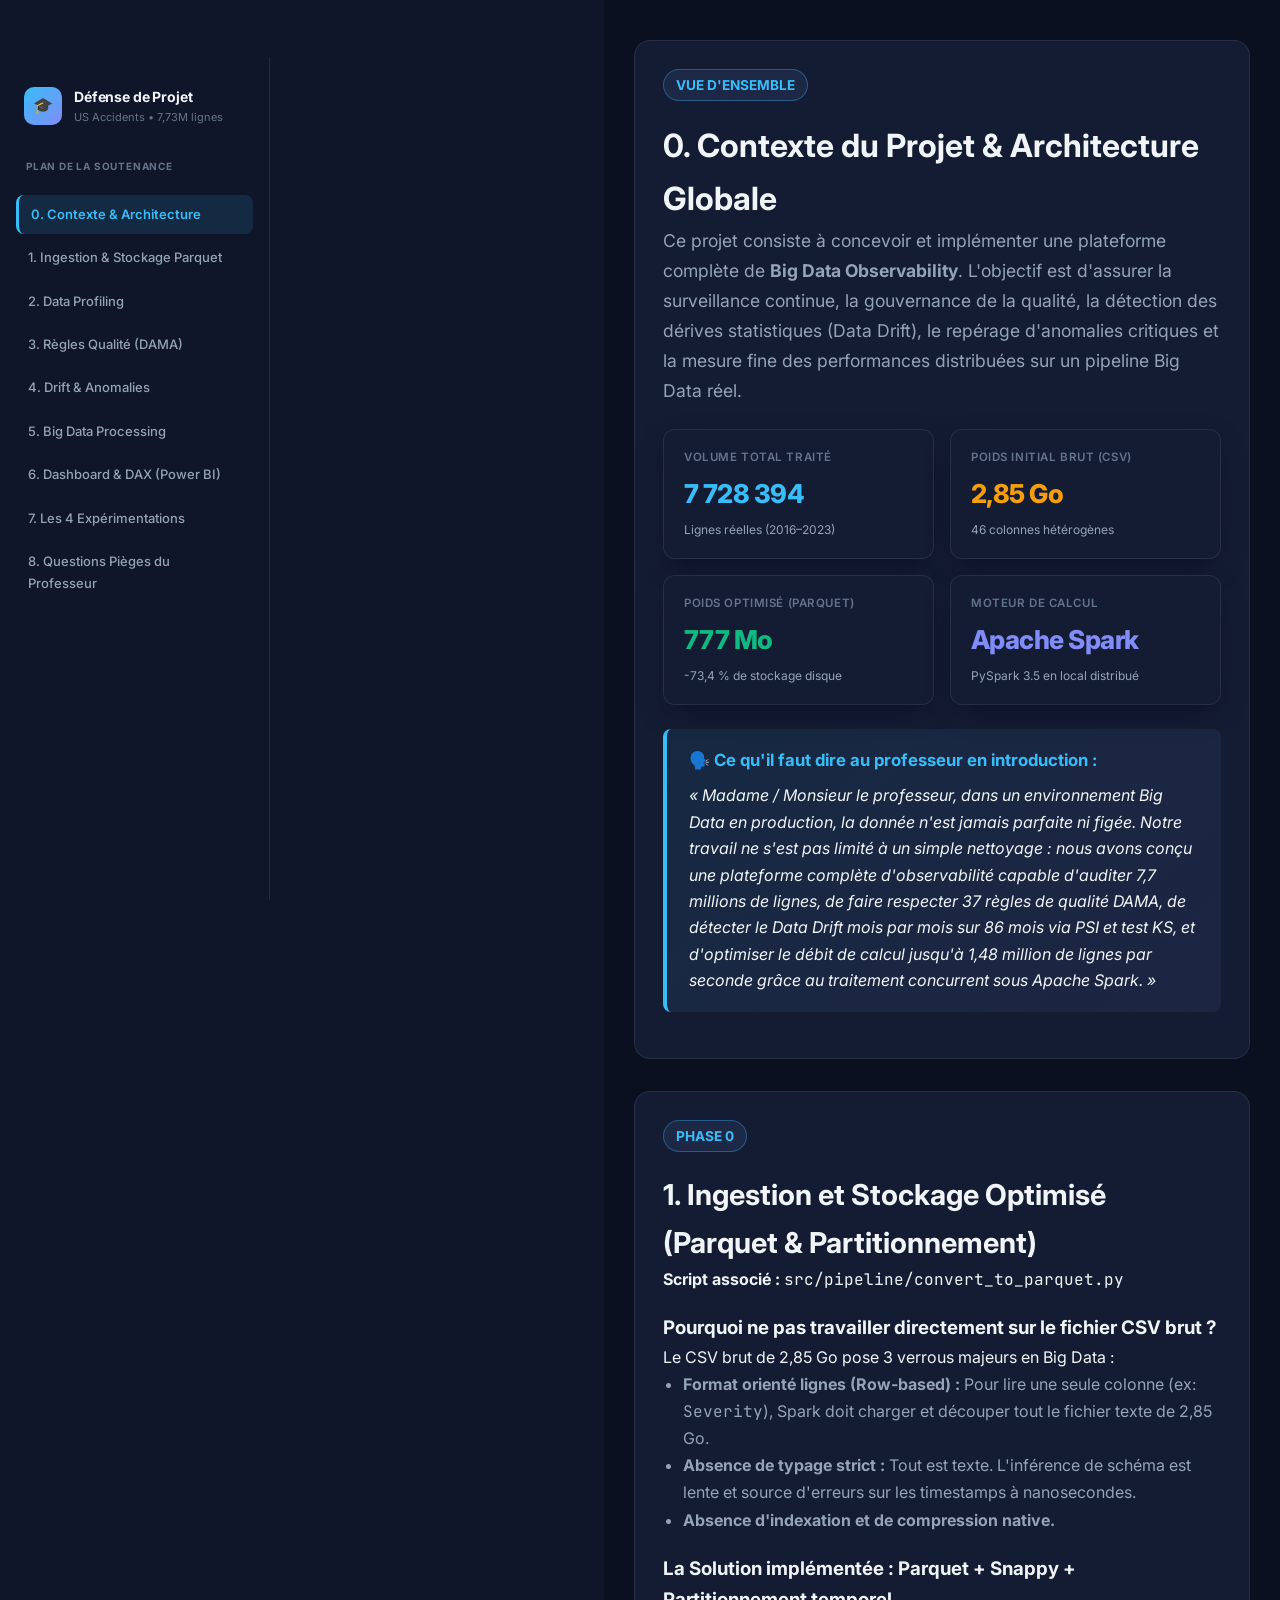
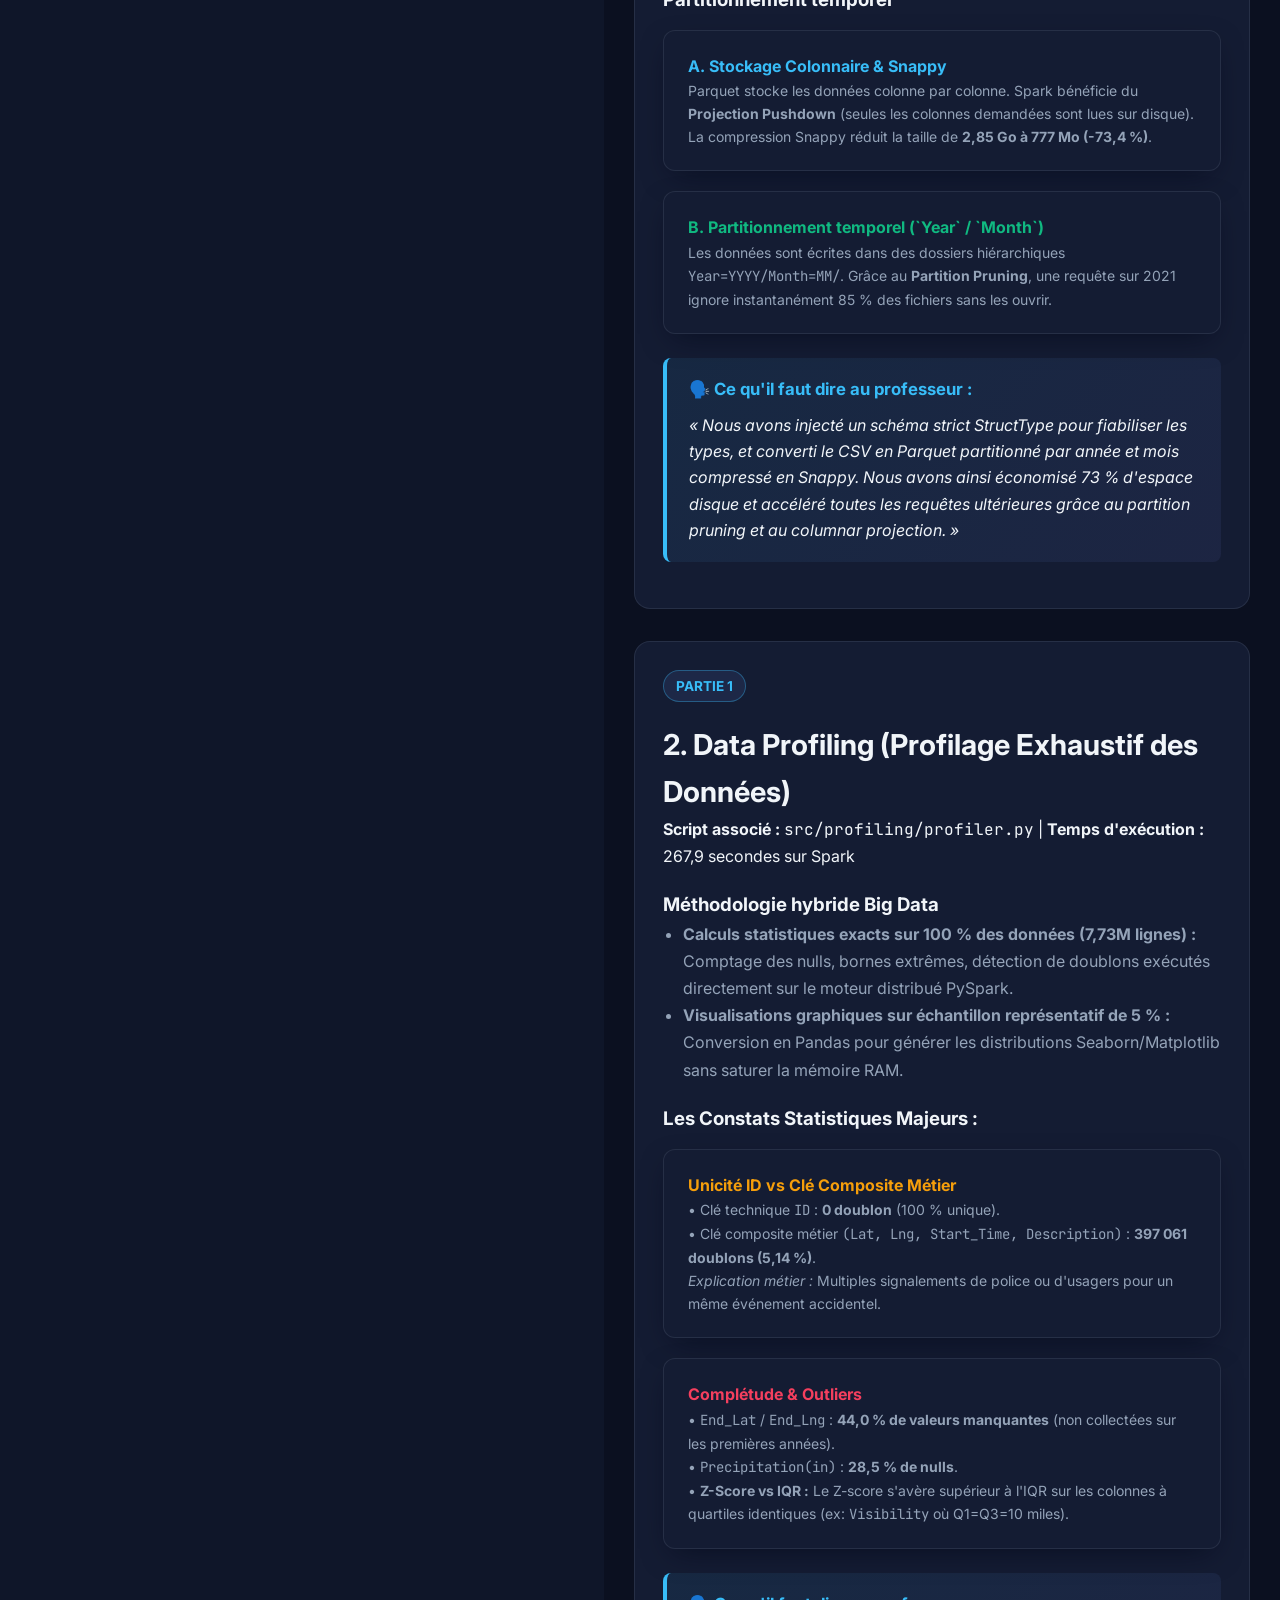
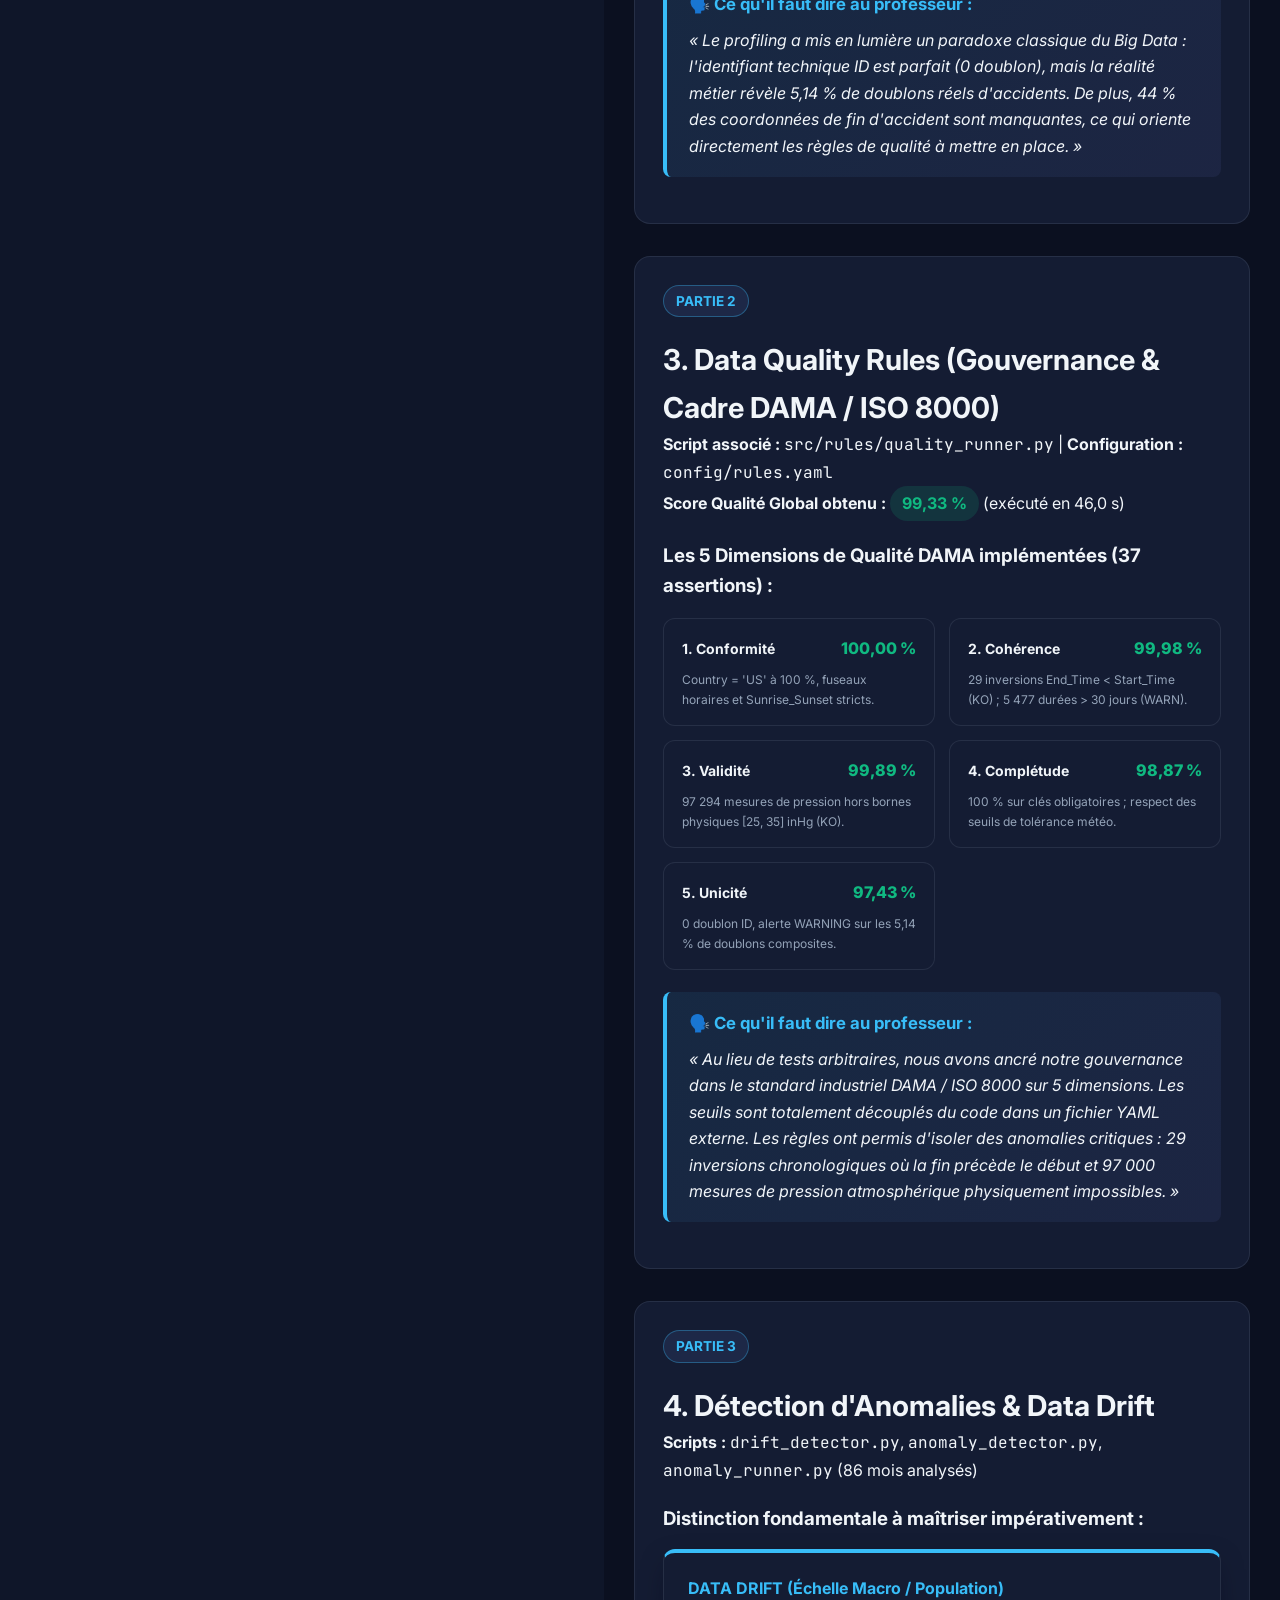
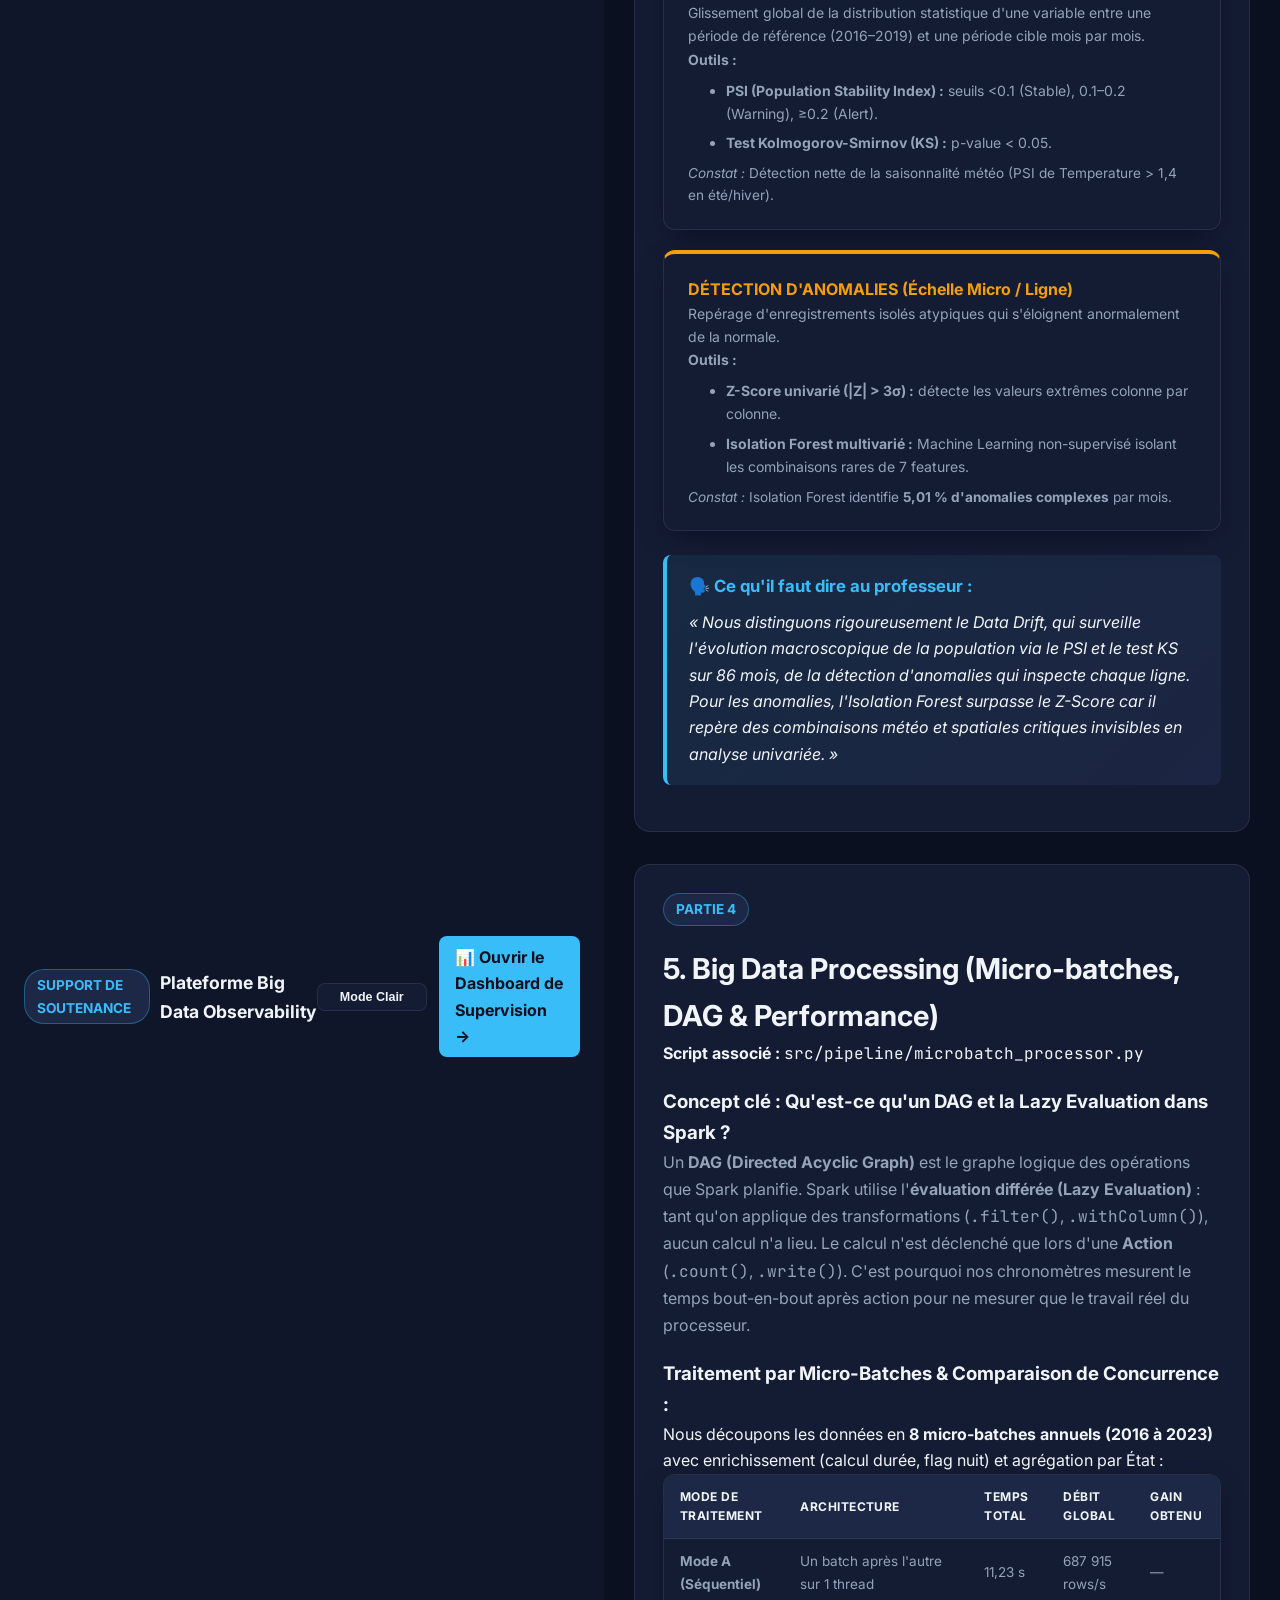
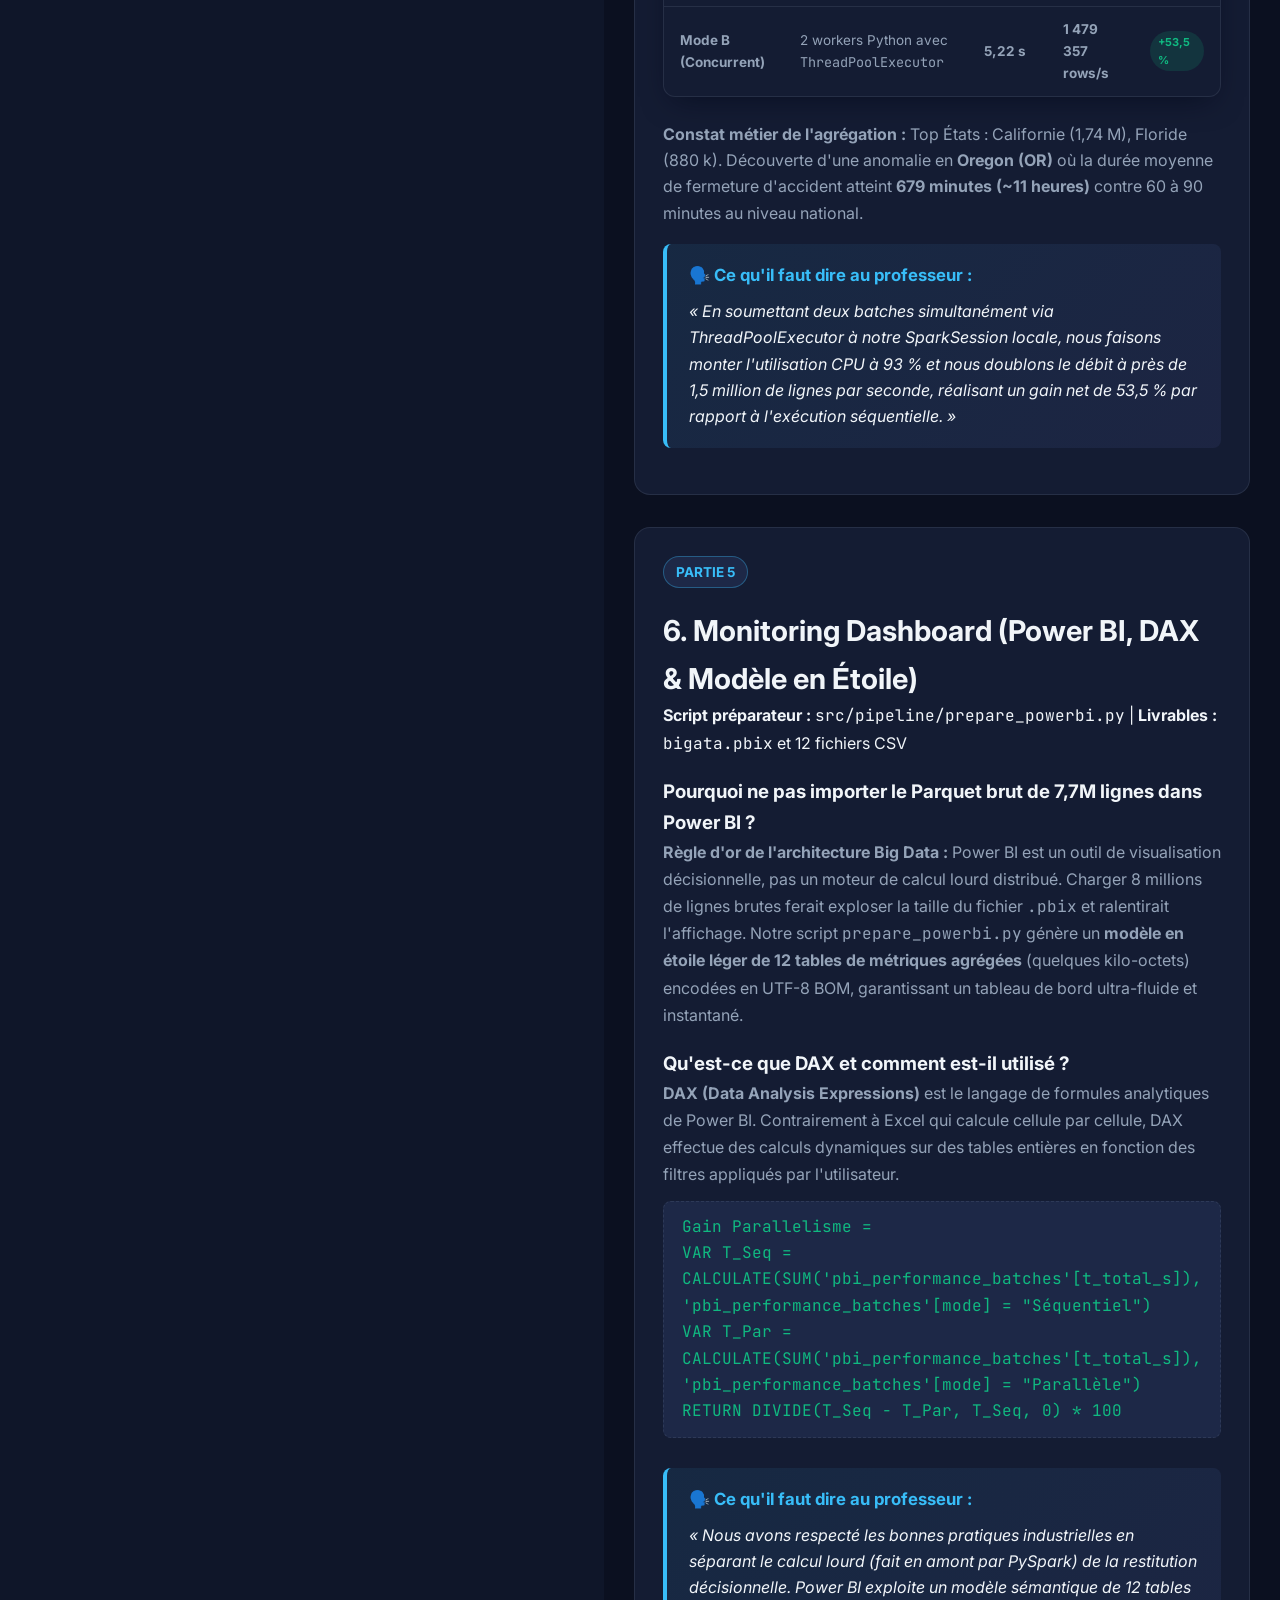
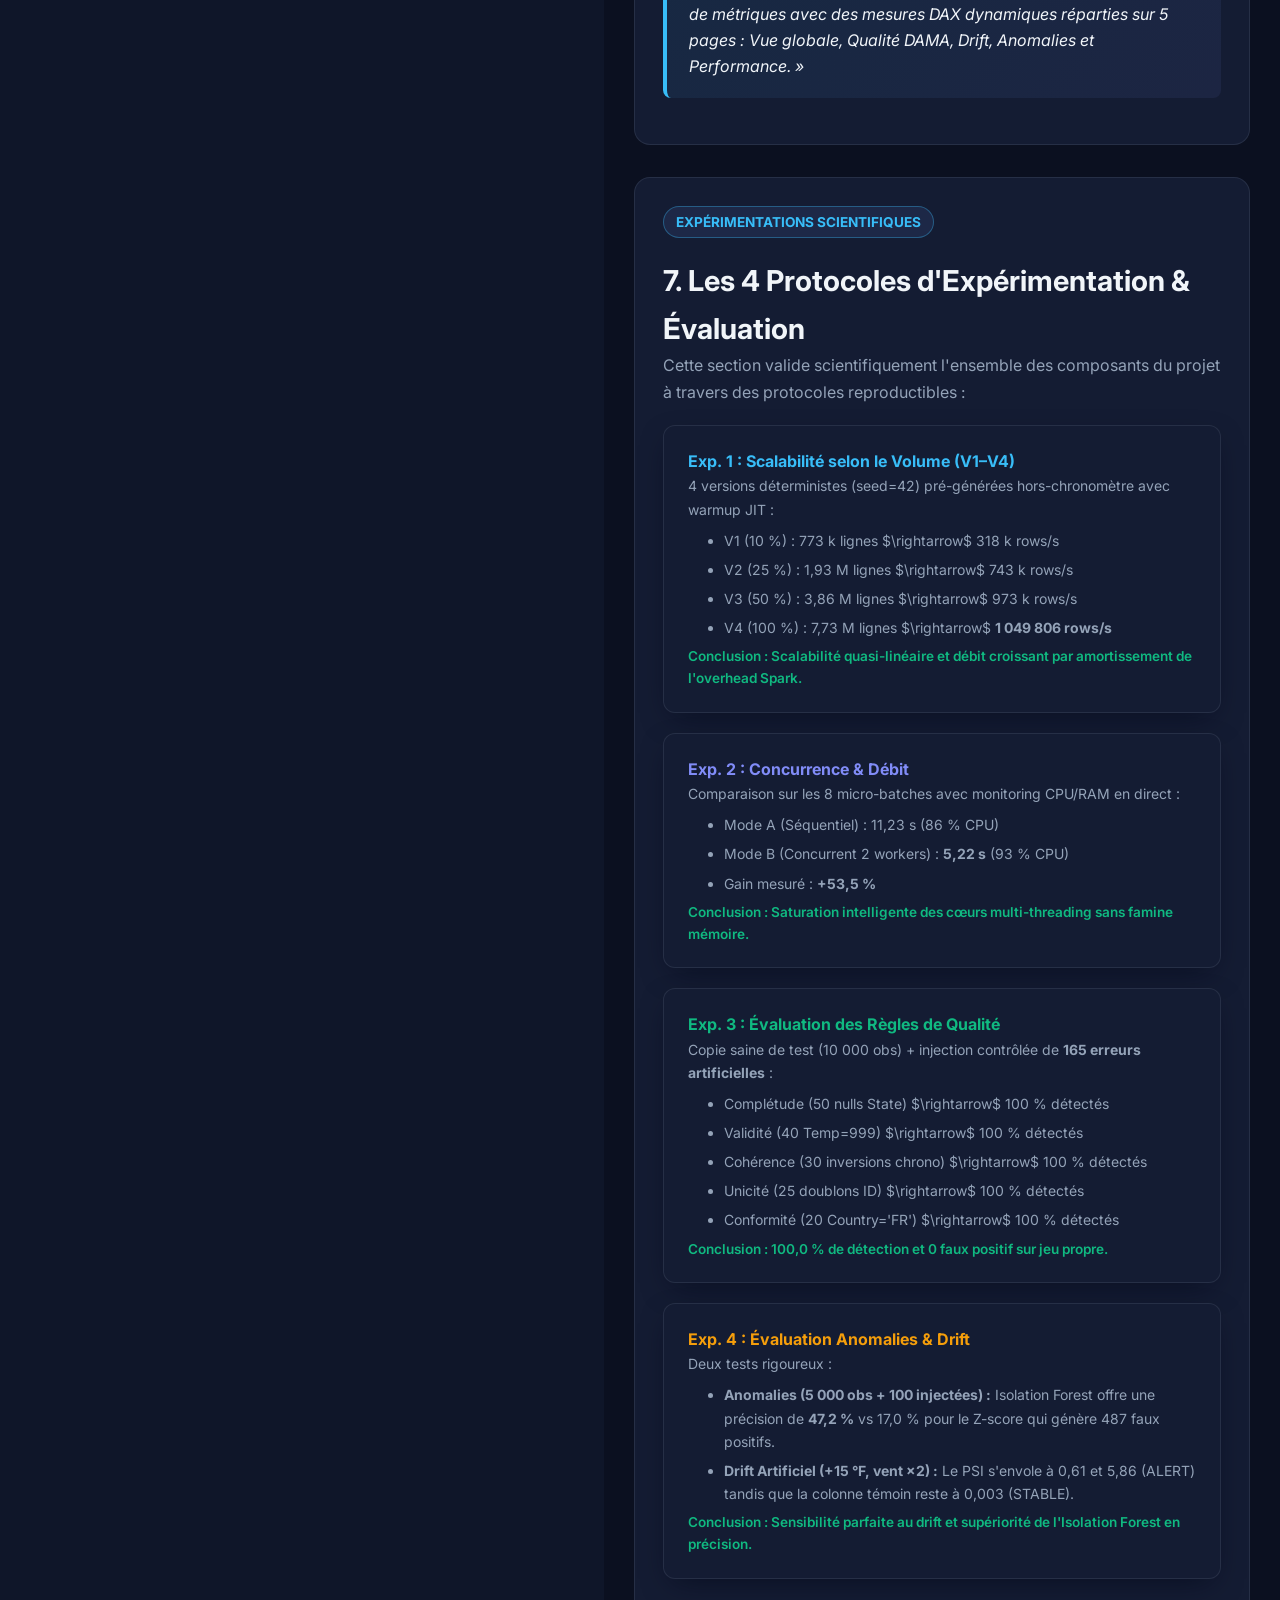
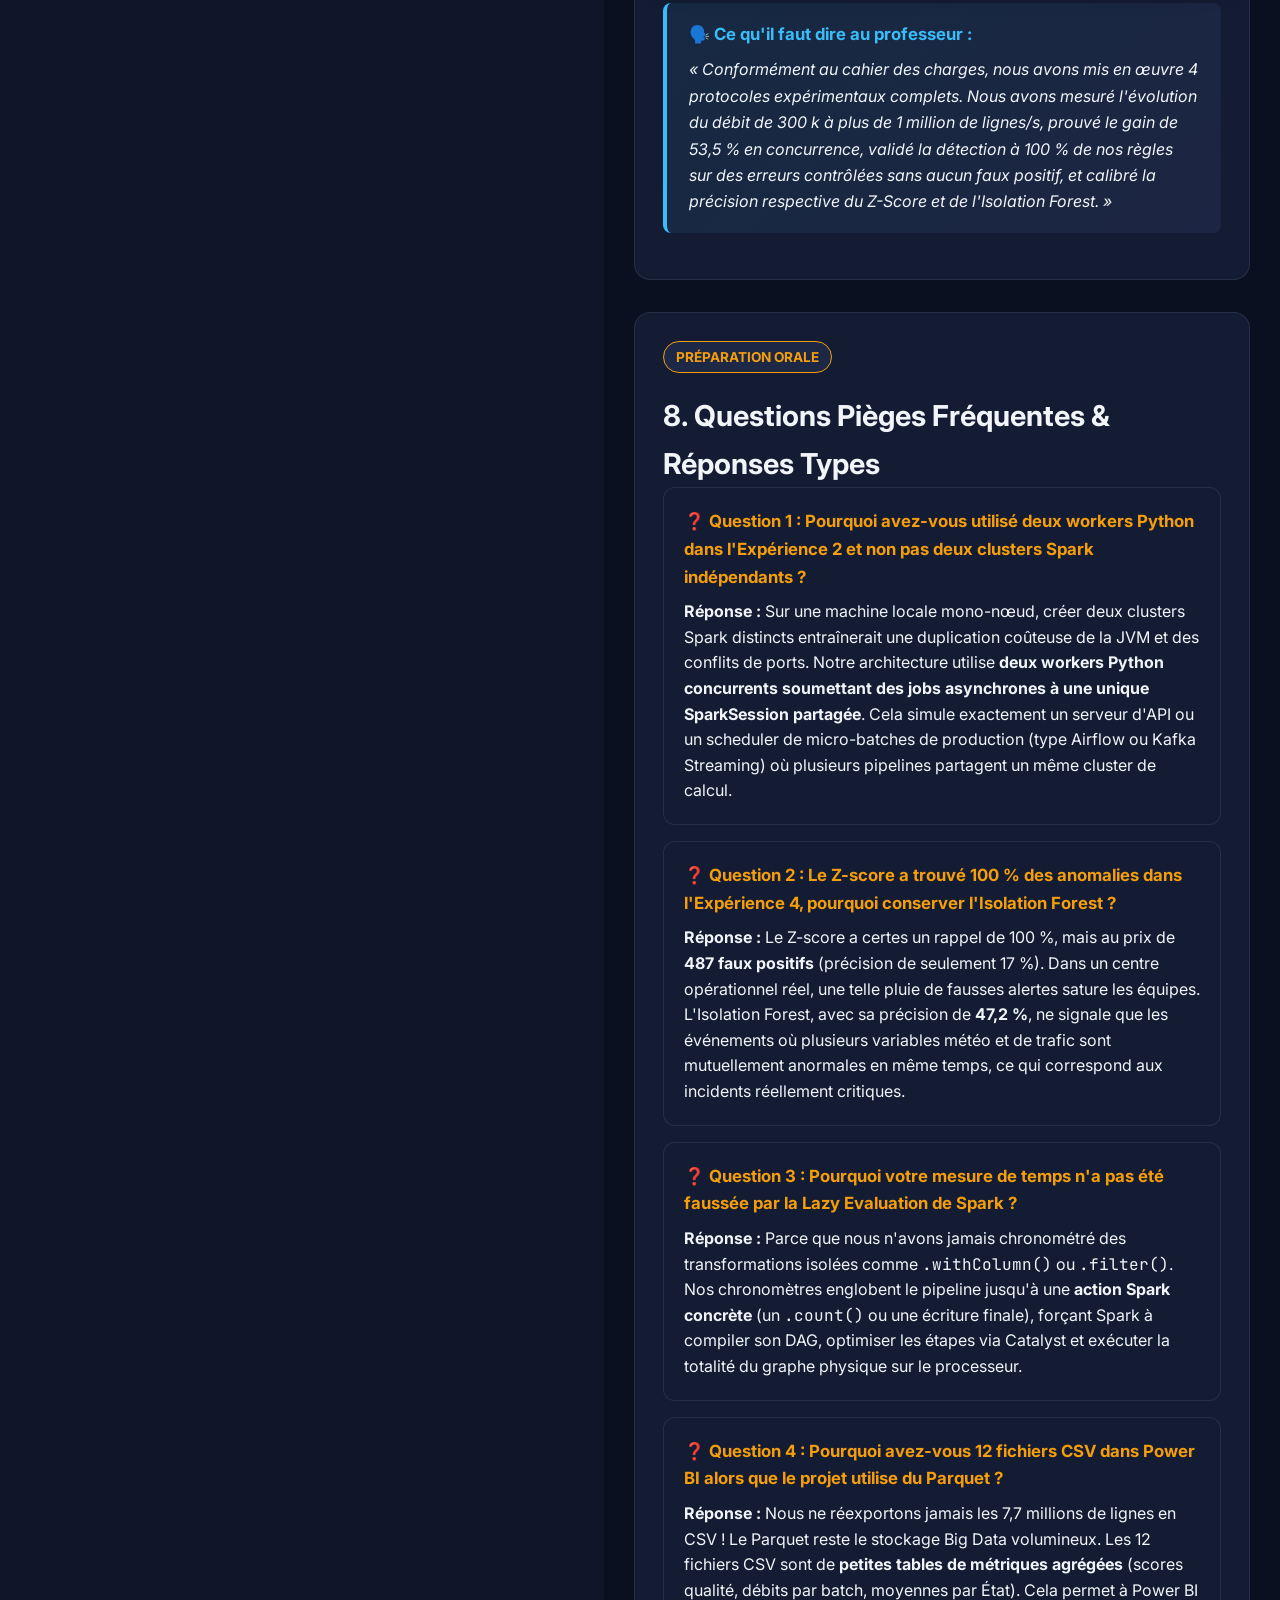
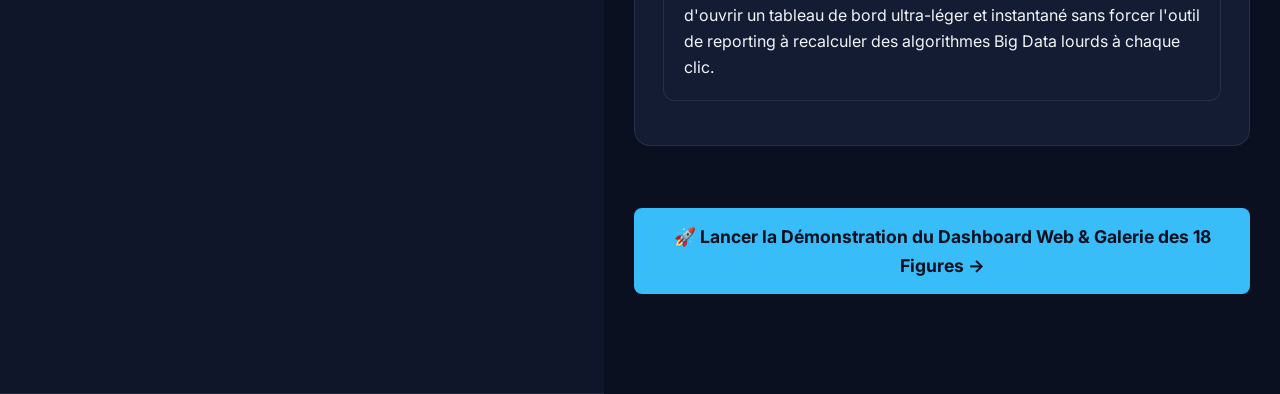
==== dashboard/web/presentation.html @ 2124d2b3 "Ajout de la page web dediee a la soutenance et presentation orale" ====
<!DOCTYPE html>
<html lang="fr" data-theme="dark">
<head>
  <meta charset="UTF-8" />
  <meta name="viewport" content="width=device-width, initial-scale=1.0" />
  <title>Guide de Soutenance & Synthèse Complète — Big Data Observability</title>
  <link rel="preconnect" href="https://fonts.googleapis.com" />
  <link rel="preconnect" href="https://fonts.gstatic.com" crossorigin />
  <link href="https://fonts.googleapis.com/css2?family=Inter:wght@400;500;600;700;800&family=JetBrains+Mono:wght@400;600&display=swap" rel="stylesheet" />
  <link rel="stylesheet" href="styles.css" />
  <style>
    /* Styles spécifiques pour le format présentation / soutenance */
    .oral-box {
      background: linear-gradient(135deg, rgba(56, 189, 248, 0.08) 0%, rgba(129, 140, 248, 0.08) 100%);
      border-left: 4px solid var(--accent-cyan);
      padding: 18px 22px;
      border-radius: var(--radius-sm);
      margin: 18px 0;
    }
    .oral-box h4 {
      color: var(--accent-cyan);
      margin: 0 0 8px 0;
      font-size: 1.05rem;
      display: flex;
      align-items: center;
      gap: 8px;
    }
    .qa-card {
      background: var(--bg-card);
      border: 1px solid var(--border);
      border-radius: var(--radius-md);
      padding: 20px;
      margin-bottom: 16px;
      transition: transform 0.2s, border-color 0.2s;
    }
    .qa-card:hover {
      border-color: var(--accent-cyan);
      transform: translateY(-2px);
    }
    .qa-question {
      font-weight: 700;
      color: var(--accent-amber);
      font-size: 1.05rem;
      margin-bottom: 8px;
    }
    .qa-answer {
      color: var(--text-primary);
      line-height: 1.6;
    }
    .concept-badge {
      display: inline-block;
      padding: 4px 10px;
      border-radius: 20px;
      font-size: 0.75rem;
      font-weight: 700;
      text-transform: uppercase;
      letter-spacing: 0.5px;
      margin-bottom: 10px;
    }
    .step-card {
      position: relative;
      background: var(--bg-card);
      border: 1px solid var(--border);
      border-radius: var(--radius-lg);
      padding: 28px;
      margin-bottom: 32px;
    }
    .step-num-pill {
      display: inline-flex;
      align-items: center;
      gap: 6px;
      padding: 4px 12px;
      border-radius: 20px;
      font-size: 0.85rem;
      font-weight: 700;
      background: var(--bg-elevated);
      color: var(--accent-cyan);
      border: 1px solid var(--border-strong);
      margin-bottom: 14px;
    }
    .formula-banner {
      background: var(--bg-elevated);
      border-radius: var(--radius-sm);
      padding: 12px 18px;
      font-family: 'JetBrains Mono', monospace;
      color: var(--accent-emerald);
      margin: 12px 0;
      border: 1px dashed var(--border);
      display: inline-block;
    }
    .top-action-bar {
      display: flex;
      justify-content: space-between;
      align-items: center;
      padding: 12px 24px;
      background: var(--bg-sidebar);
      border-bottom: 1px solid var(--border);
      position: sticky;
      top: 0;
      z-index: 50;
    }
    .btn-link-dash {
      display: inline-flex;
      align-items: center;
      gap: 8px;
      background: var(--accent-cyan);
      color: #0b1020;
      font-weight: 700;
      padding: 8px 16px;
      border-radius: var(--radius-sm);
      text-decoration: none;
      transition: opacity 0.2s;
    }
    .btn-link-dash:hover {
      opacity: 0.9;
    }
  </style>
</head>
<body>

  <!-- ═══ TOP ACTION BAR ═══════════════════════════════════════════════════ -->
  <div class="top-action-bar">
    <div style="font-weight:700; font-size:1.1rem; display:flex; align-items:center; gap:10px;">
      <span class="step-num-pill" style="margin:0;">SUPPORT DE SOUTENANCE</span>
      <span>Plateforme Big Data Observability</span>
    </div>
    <div style="display:flex; gap:12px; align-items:center;">
      <button class="btn-theme" id="btn-theme" style="margin:0; padding:6px 14px;">Mode Clair</button>
      <a href="index.html" class="btn-link-dash">📊 Ouvrir le Dashboard de Supervision →</a>
    </div>
  </div>

  <div style="display:flex;">
    <!-- ═══ SIDEBAR NAVIGATION ═════════════════════════════════════════════ -->
    <aside class="sidebar" style="top:57px; height:calc(100vh - 57px);">
      <div class="brand">
        <div class="brand-icon">🎓</div>
        <div>
          <div class="brand-title">Défense de Projet</div>
          <div class="brand-sub">US Accidents • 7,73M lignes</div>
        </div>
      </div>

      <div class="nav-group-label">Plan de la Soutenance</div>
      <nav class="nav-links">
        <a class="nav-link active" href="#intro">0. Contexte & Architecture</a>
        <a class="nav-link" href="#phase0">1. Ingestion & Stockage Parquet</a>
        <a class="nav-link" href="#part1">2. Data Profiling</a>
        <a class="nav-link" href="#part2">3. Règles Qualité (DAMA)</a>
        <a class="nav-link" href="#part3">4. Drift & Anomalies</a>
        <a class="nav-link" href="#part4">5. Big Data Processing</a>
        <a class="nav-link" href="#part5">6. Dashboard & DAX (Power BI)</a>
        <a class="nav-link" href="#exp">7. Les 4 Expérimentations</a>
        <a class="nav-link" href="#faq">8. Questions Pièges du Professeur</a>
      </nav>
    </aside>

    <!-- ═══ MAIN CONTENT ═══════════════════════════════════════════════════ -->
    <main class="main" style="max-width:1150px; margin:0 auto; padding:40px 30px;">

      <!-- ── SECTION 0 : CONTEXTE ET ARCHITECTURE ──────────────────────── -->
      <section id="intro" class="step-card">
        <span class="step-num-pill">VUE D'ENSEMBLE</span>
        <h2 style="font-size:2rem; margin-top:5px;">0. Contexte du Projet & Architecture Globale</h2>
        <p style="font-size:1.1rem; color:var(--text-secondary); line-height:1.7;">
          Ce projet consiste à concevoir et implémenter une plateforme complète de <strong>Big Data Observability</strong>.
          L'objectif est d'assurer la surveillance continue, la gouvernance de la qualité, la détection des dérives statistiques (Data Drift),
          le repérage d'anomalies critiques et la mesure fine des performances distribuées sur un pipeline Big Data réel.
        </p>

        <div class="kpi-grid" style="margin:24px 0;">
          <div class="kpi-card">
            <div class="kpi-label">Volume total traité</div>
            <div class="kpi-value cyan">7 728 394</div>
            <div class="kpi-sub">Lignes réelles (2016–2023)</div>
          </div>
          <div class="kpi-card">
            <div class="kpi-label">Poids initial brut (CSV)</div>
            <div class="kpi-value amber">2,85 Go</div>
            <div class="kpi-sub">46 colonnes hétérogènes</div>
          </div>
          <div class="kpi-card">
            <div class="kpi-label">Poids optimisé (Parquet)</div>
            <div class="kpi-value emerald">777 Mo</div>
            <div class="kpi-sub">-73,4 % de stockage disque</div>
          </div>
          <div class="kpi-card">
            <div class="kpi-label">Moteur de calcul</div>
            <div class="kpi-value indigo">Apache Spark</div>
            <div class="kpi-sub">PySpark 3.5 en local distribué</div>
          </div>
        </div>

        <div class="oral-box">
          <h4>🗣️ Ce qu'il faut dire au professeur en introduction :</h4>
          <p>
            <em>« Madame / Monsieur le professeur, dans un environnement Big Data en production, la donnée n'est jamais parfaite ni figée.
            Notre travail ne s'est pas limité à un simple nettoyage : nous avons conçu une plateforme complète d'observabilité capable d'auditer 7,7 millions de lignes,
            de faire respecter 37 règles de qualité DAMA, de détecter le Data Drift mois par mois sur 86 mois via PSI et test KS,
            et d'optimiser le débit de calcul jusqu'à 1,48 million de lignes par seconde grâce au traitement concurrent sous Apache Spark. »</em>
          </p>
        </div>
      </section>

      <!-- ── SECTION 1 : PHASE 0 INGESTION ET PARQUET ──────────────────── -->
      <section id="phase0" class="step-card">
        <span class="step-num-pill">PHASE 0</span>
        <h2 style="font-size:1.8rem; margin-top:5px;">1. Ingestion et Stockage Optimisé (Parquet & Partitionnement)</h2>
        <p><strong>Script associé :</strong> <code>src/pipeline/convert_to_parquet.py</code></p>

        <h3 style="margin-top:20px; color:var(--text-primary);">Pourquoi ne pas travailler directement sur le fichier CSV brut ?</h3>
        <p>Le CSV brut de 2,85 Go pose 3 verrous majeurs en Big Data :</p>
        <ul style="color:var(--text-secondary); line-height:1.7; margin-left:20px;">
          <li><strong>Format orienté lignes (Row-based) :</strong> Pour lire une seule colonne (ex: <code>Severity</code>), Spark doit charger et découper tout le fichier texte de 2,85 Go.</li>
          <li><strong>Absence de typage strict :</strong> Tout est texte. L'inférence de schéma est lente et source d'erreurs sur les timestamps à nanosecondes.</li>
          <li><strong>Absence d'indexation et de compression native.</strong></li>
        </ul>

        <h3 style="margin-top:20px; color:var(--text-primary);">La Solution implémentée : Parquet + Snappy + Partitionnement temporel</h3>
        <div class="two-col" style="margin-top:14px;">
          <div class="card" style="margin:0;">
            <h4 style="color:var(--accent-cyan);">A. Stockage Colonnaire & Snappy</h4>
            <p>Parquet stocke les données colonne par colonne. Spark bénéficie du <strong>Projection Pushdown</strong> (seules les colonnes demandées sont lues sur disque). La compression Snappy réduit la taille de <strong>2,85 Go à 777 Mo (-73,4 %)</strong>.</p>
          </div>
          <div class="card" style="margin:0;">
            <h4 style="color:var(--accent-emerald);">B. Partitionnement temporel (`Year` / `Month`)</h4>
            <p>Les données sont écrites dans des dossiers hiérarchiques <code>Year=YYYY/Month=MM/</code>. Grâce au <strong>Partition Pruning</strong>, une requête sur 2021 ignore instantanément 85 % des fichiers sans les ouvrir.</p>
          </div>
        </div>

        <div class="oral-box">
          <h4>🗣️ Ce qu'il faut dire au professeur :</h4>
          <p>
            <em>« Nous avons injecté un schéma strict StructType pour fiabiliser les types, et converti le CSV en Parquet partitionné par année et mois compressé en Snappy.
            Nous avons ainsi économisé 73 % d'espace disque et accéléré toutes les requêtes ultérieures grâce au partition pruning et au columnar projection. »</em>
          </p>
        </div>
      </section>

      <!-- ── SECTION 2 : DATA PROFILING ────────────────────────────────── -->
      <section id="part1" class="step-card">
        <span class="step-num-pill">PARTIE 1</span>
        <h2 style="font-size:1.8rem; margin-top:5px;">2. Data Profiling (Profilage Exhaustif des Données)</h2>
        <p><strong>Script associé :</strong> <code>src/profiling/profiler.py</code> | <strong>Temps d'exécution :</strong> 267,9 secondes sur Spark</p>

        <h3 style="margin-top:20px; color:var(--text-primary);">Méthodologie hybride Big Data</h3>
        <ul style="color:var(--text-secondary); line-height:1.7; margin-left:20px;">
          <li><strong>Calculs statistiques exacts sur 100 % des données (7,73M lignes) :</strong> Comptage des nulls, bornes extrêmes, détection de doublons exécutés directement sur le moteur distribué PySpark.</li>
          <li><strong>Visualisations graphiques sur échantillon représentatif de 5 % :</strong> Conversion en Pandas pour générer les distributions Seaborn/Matplotlib sans saturer la mémoire RAM.</li>
        </ul>

        <h3 style="margin-top:20px; color:var(--text-primary);">Les Constats Statistiques Majeurs :</h3>
        <div class="two-col" style="margin-top:14px;">
          <div class="card" style="margin:0;">
            <h4 style="color:var(--accent-amber);">Unicité ID vs Clé Composite Métier</h4>
            <p>
              • Clé technique <code>ID</code> : <strong>0 doublon</strong> (100 % unique).<br />
              • Clé composite métier <code>(Lat, Lng, Start_Time, Description)</code> : <strong>397 061 doublons (5,14 %)</strong>.<br />
              <em>Explication métier :</em> Multiples signalements de police ou d'usagers pour un même événement accidentel.
            </p>
          </div>
          <div class="card" style="margin:0;">
            <h4 style="color:var(--accent-rose);">Complétude & Outliers</h4>
            <p>
              • <code>End_Lat</code> / <code>End_Lng</code> : <strong>44,0 % de valeurs manquantes</strong> (non collectées sur les premières années).<br />
              • <code>Precipitation(in)</code> : <strong>28,5 % de nulls</strong>.<br />
              • <strong>Z-Score vs IQR :</strong> Le Z-score s'avère supérieur à l'IQR sur les colonnes à quartiles identiques (ex: <code>Visibility</code> où Q1=Q3=10 miles).
            </p>
          </div>
        </div>

        <div class="oral-box">
          <h4>🗣️ Ce qu'il faut dire au professeur :</h4>
          <p>
            <em>« Le profiling a mis en lumière un paradoxe classique du Big Data : l'identifiant technique ID est parfait (0 doublon), mais la réalité métier révèle 5,14 % de doublons réels d'accidents. De plus, 44 % des coordonnées de fin d'accident sont manquantes, ce qui oriente directement les règles de qualité à mettre en place. »</em>
          </p>
        </div>
      </section>

      <!-- ── SECTION 3 : DATA QUALITY RULES ────────────────────────────── -->
      <section id="part2" class="step-card">
        <span class="step-num-pill">PARTIE 2</span>
        <h2 style="font-size:1.8rem; margin-top:5px;">3. Data Quality Rules (Gouvernance & Cadre DAMA / ISO 8000)</h2>
        <p><strong>Script associé :</strong> <code>src/rules/quality_runner.py</code> | <strong>Configuration :</strong> <code>config/rules.yaml</code></p>
        <p><strong>Score Qualité Global obtenu :</strong> <span class="tag ok" style="font-size:1rem; padding:4px 12px;">99,33 %</span> (exécuté en 46,0 s)</p>

        <h3 style="margin-top:20px; color:var(--text-primary);">Les 5 Dimensions de Qualité DAMA implémentées (37 assertions) :</h3>
        <div class="dim-bars" style="margin-top:16px;">
          <div class="dim-card">
            <div class="dim-top"><span class="dim-name">1. Conformité</span><span class="dim-score">100,00 %</span></div>
            <div class="dim-note">Country = 'US' à 100 %, fuseaux horaires et Sunrise_Sunset stricts.</div>
          </div>
          <div class="dim-card">
            <div class="dim-top"><span class="dim-name">2. Cohérence</span><span class="dim-score">99,98 %</span></div>
            <div class="dim-note">29 inversions End_Time &lt; Start_Time (KO) ; 5 477 durées &gt; 30 jours (WARN).</div>
          </div>
          <div class="dim-card">
            <div class="dim-top"><span class="dim-name">3. Validité</span><span class="dim-score">99,89 %</span></div>
            <div class="dim-note">97 294 mesures de pression hors bornes physiques [25, 35] inHg (KO).</div>
          </div>
          <div class="dim-card">
            <div class="dim-top"><span class="dim-name">4. Complétude</span><span class="dim-score">98,87 %</span></div>
            <div class="dim-note">100 % sur clés obligatoires ; respect des seuils de tolérance météo.</div>
          </div>
          <div class="dim-card">
            <div class="dim-top"><span class="dim-name">5. Unicité</span><span class="dim-score">97,43 %</span></div>
            <div class="dim-note">0 doublon ID, alerte WARNING sur les 5,14 % de doublons composites.</div>
          </div>
        </div>

        <div class="oral-box">
          <h4>🗣️ Ce qu'il faut dire au professeur :</h4>
          <p>
            <em>« Au lieu de tests arbitraires, nous avons ancré notre gouvernance dans le standard industriel DAMA / ISO 8000 sur 5 dimensions. Les seuils sont totalement découplés du code dans un fichier YAML externe. Les règles ont permis d'isoler des anomalies critiques : 29 inversions chronologiques où la fin précède le début et 97 000 mesures de pression atmosphérique physiquement impossibles. »</em>
          </p>
        </div>
      </section>

      <!-- ── SECTION 4 : DRIFT ET ANOMALIES ────────────────────────────── -->
      <section id="part3" class="step-card">
        <span class="step-num-pill">PARTIE 3</span>
        <h2 style="font-size:1.8rem; margin-top:5px;">4. Détection d'Anomalies & Data Drift</h2>
        <p><strong>Scripts :</strong> <code>drift_detector.py</code>, <code>anomaly_detector.py</code>, <code>anomaly_runner.py</code> (86 mois analysés)</p>

        <h3 style="margin-top:20px; color:var(--text-primary);">Distinction fondamentale à maîtriser impérativement :</h3>
        <div class="two-col" style="margin-top:14px;">
          <div class="card" style="margin:0; border-top:4px solid var(--accent-cyan);">
            <h4 style="color:var(--accent-cyan);">DATA DRIFT (Échelle Macro / Population)</h4>
            <p>Glissement global de la distribution statistique d'une variable entre une période de référence (2016–2019) et une période cible mois par mois.</p>
            <p><strong>Outils :</strong></p>
            <ul style="margin-left:20px; font-size:0.9rem;">
              <li><strong>PSI (Population Stability Index) :</strong> seuils &lt;0.1 (Stable), 0.1–0.2 (Warning), ≥0.2 (Alert).</li>
              <li><strong>Test Kolmogorov-Smirnov (KS) :</strong> p-value &lt; 0.05.</li>
            </ul>
            <p style="font-size:0.85rem; color:var(--text-secondary); margin-top:8px;"><em>Constat :</em> Détection nette de la saisonnalité météo (PSI de Temperature &gt; 1,4 en été/hiver).</p>
          </div>

          <div class="card" style="margin:0; border-top:4px solid var(--accent-amber);">
            <h4 style="color:var(--accent-amber);">DÉTECTION D'ANOMALIES (Échelle Micro / Ligne)</h4>
            <p>Repérage d'enregistrements isolés atypiques qui s'éloignent anormalement de la normale.</p>
            <p><strong>Outils :</strong></p>
            <ul style="margin-left:20px; font-size:0.9rem;">
              <li><strong>Z-Score univarié (|Z| &gt; 3σ) :</strong> détecte les valeurs extrêmes colonne par colonne.</li>
              <li><strong>Isolation Forest multivarié :</strong> Machine Learning non-supervisé isolant les combinaisons rares de 7 features.</li>
            </ul>
            <p style="font-size:0.85rem; color:var(--text-secondary); margin-top:8px;"><em>Constat :</em> Isolation Forest identifie <strong>5,01 % d'anomalies complexes</strong> par mois.</p>
          </div>
        </div>

        <div class="oral-box">
          <h4>🗣️ Ce qu'il faut dire au professeur :</h4>
          <p>
            <em>« Nous distinguons rigoureusement le Data Drift, qui surveille l'évolution macroscopique de la population via le PSI et le test KS sur 86 mois, de la détection d'anomalies qui inspecte chaque ligne. Pour les anomalies, l'Isolation Forest surpasse le Z-Score car il repère des combinaisons météo et spatiales critiques invisibles en analyse univariée. »</em>
          </p>
        </div>
      </section>

      <!-- ── SECTION 5 : BIG DATA PROCESSING ───────────────────────────── -->
      <section id="part4" class="step-card">
        <span class="step-num-pill">PARTIE 4</span>
        <h2 style="font-size:1.8rem; margin-top:5px;">5. Big Data Processing (Micro-batches, DAG & Performance)</h2>
        <p><strong>Script associé :</strong> <code>src/pipeline/microbatch_processor.py</code></p>

        <h3 style="margin-top:20px; color:var(--text-primary);">Concept clé : Qu'est-ce qu'un DAG et la Lazy Evaluation dans Spark ?</h3>
        <p style="color:var(--text-secondary); line-height:1.7;">
          Un <strong>DAG (Directed Acyclic Graph)</strong> est le graphe logique des opérations que Spark planifie. Spark utilise l'<strong>évaluation différée (Lazy Evaluation)</strong> : tant qu'on applique des transformations (<code>.filter()</code>, <code>.withColumn()</code>), aucun calcul n'a lieu.
          Le calcul n'est déclenché que lors d'une <strong>Action</strong> (<code>.count()</code>, <code>.write()</code>). C'est pourquoi nos chronomètres mesurent le temps bout-en-bout après action pour ne mesurer que le travail réel du processeur.
        </p>

        <h3 style="margin-top:20px; color:var(--text-primary);">Traitement par Micro-Batches & Comparaison de Concurrence :</h3>
        <p>Nous découpons les données en <strong>8 micro-batches annuels (2016 à 2023)</strong> avec enrichissement (calcul durée, flag nuit) et agrégation par État :</p>
        <div class="table-wrap">
          <table>
            <thead>
              <tr><th>Mode de traitement</th><th>Architecture</th><th>Temps total</th><th>Débit global</th><th>Gain obtenu</th></tr>
            </thead>
            <tbody>
              <tr><td><strong>Mode A (Séquentiel)</strong></td><td>Un batch après l'autre sur 1 thread</td><td>11,23 s</td><td>687 915 rows/s</td><td>—</td></tr>
              <tr><td><strong>Mode B (Concurrent)</strong></td><td>2 workers Python avec <code>ThreadPoolExecutor</code></td><td><strong>5,22 s</strong></td><td><strong>1 479 357 rows/s</strong></td><td><span class="tag ok">+53,5 %</span></td></tr>
            </tbody>
          </table>
        </div>

        <p style="margin-top:14px; color:var(--text-secondary);">
          <strong>Constat métier de l'agrégation :</strong> Top États : Californie (1,74 M), Floride (880 k). Découverte d'une anomalie en <strong>Oregon (OR)</strong> où la durée moyenne de fermeture d'accident atteint <strong>679 minutes (~11 heures)</strong> contre 60 à 90 minutes au niveau national.
        </p>

        <div class="oral-box">
          <h4>🗣️ Ce qu'il faut dire au professeur :</h4>
          <p>
            <em>« En soumettant deux batches simultanément via ThreadPoolExecutor à notre SparkSession locale, nous faisons monter l'utilisation CPU à 93 % et nous doublons le débit à près de 1,5 million de lignes par seconde, réalisant un gain net de 53,5 % par rapport à l'exécution séquentielle. »</em>
          </p>
        </div>
      </section>

      <!-- ── SECTION 6 : MONITORING ET DAX ─────────────────────────────── -->
      <section id="part5" class="step-card">
        <span class="step-num-pill">PARTIE 5</span>
        <h2 style="font-size:1.8rem; margin-top:5px;">6. Monitoring Dashboard (Power BI, DAX & Modèle en Étoile)</h2>
        <p><strong>Script préparateur :</strong> <code>src/pipeline/prepare_powerbi.py</code> | <strong>Livrables :</strong> <code>bigata.pbix</code> et 12 fichiers CSV</p>

        <h3 style="margin-top:20px; color:var(--text-primary);">Pourquoi ne pas importer le Parquet brut de 7,7M lignes dans Power BI ?</h3>
        <p style="color:var(--text-secondary); line-height:1.7;">
          <strong>Règle d'or de l'architecture Big Data :</strong> Power BI est un outil de visualisation décisionnelle, pas un moteur de calcul lourd distribué.
          Charger 8 millions de lignes brutes ferait exploser la taille du fichier <code>.pbix</code> et ralentirait l'affichage.
          Notre script <code>prepare_powerbi.py</code> génère un <strong>modèle en étoile léger de 12 tables de métriques agrégées</strong> (quelques kilo-octets) encodées en UTF-8 BOM, garantissant un tableau de bord ultra-fluide et instantané.
        </p>

        <h3 style="margin-top:20px; color:var(--text-primary);">Qu'est-ce que DAX et comment est-il utilisé ?</h3>
        <p style="color:var(--text-secondary); line-height:1.7;">
          <strong>DAX (Data Analysis Expressions)</strong> est le langage de formules analytiques de Power BI. Contrairement à Excel qui calcule cellule par cellule, DAX effectue des calculs dynamiques sur des tables entières en fonction des filtres appliqués par l'utilisateur.
        </p>
        <div class="formula-banner">
          Gain Parallelisme = <br />
          VAR T_Seq = CALCULATE(SUM('pbi_performance_batches'[t_total_s]), 'pbi_performance_batches'[mode] = "Séquentiel")<br />
          VAR T_Par = CALCULATE(SUM('pbi_performance_batches'[t_total_s]), 'pbi_performance_batches'[mode] = "Parallèle")<br />
          RETURN DIVIDE(T_Seq - T_Par, T_Seq, 0) * 100
        </div>

        <div class="oral-box">
          <h4>🗣️ Ce qu'il faut dire au professeur :</h4>
          <p>
            <em>« Nous avons respecté les bonnes pratiques industrielles en séparant le calcul lourd (fait en amont par PySpark) de la restitution décisionnelle. Power BI exploite un modèle sémantique de 12 tables de métriques avec des mesures DAX dynamiques réparties sur 5 pages : Vue globale, Qualité DAMA, Drift, Anomalies et Performance. »</em>
          </p>
        </div>
      </section>

      <!-- ── SECTION 7 : LES 4 EXPERIMENTATIONS ────────────────────────── -->
      <section id="exp" class="step-card">
        <span class="step-num-pill">EXPÉRIMENTATIONS SCIENTIFIQUES</span>
        <h2 style="font-size:1.8rem; margin-top:5px;">7. Les 4 Protocoles d'Expérimentation & Évaluation</h2>
        <p style="color:var(--text-secondary);">Cette section valide scientifiquement l'ensemble des composants du projet à travers des protocoles reproductibles :</p>

        <div class="two-col" style="margin-top:20px;">
          <div class="card" style="margin:0;">
            <h4 style="color:var(--accent-cyan);">Exp. 1 : Scalabilité selon le Volume (V1–V4)</h4>
            <p>4 versions déterministes (seed=42) pré-générées hors-chronomètre avec warmup JIT :</p>
            <ul style="font-size:0.9rem; margin-left:18px;">
              <li>V1 (10 %) : 773 k lignes $\rightarrow$ 318 k rows/s</li>
              <li>V2 (25 %) : 1,93 M lignes $\rightarrow$ 743 k rows/s</li>
              <li>V3 (50 %) : 3,86 M lignes $\rightarrow$ 973 k rows/s</li>
              <li>V4 (100 %) : 7,73 M lignes $\rightarrow$ <strong>1 049 806 rows/s</strong></li>
            </ul>
            <p style="font-size:0.85rem; color:var(--accent-emerald); font-weight:600; margin-top:6px;">Conclusion : Scalabilité quasi-linéaire et débit croissant par amortissement de l'overhead Spark.</p>
          </div>

          <div class="card" style="margin:0;">
            <h4 style="color:var(--accent-indigo);">Exp. 2 : Concurrence & Débit</h4>
            <p>Comparaison sur les 8 micro-batches avec monitoring CPU/RAM en direct :</p>
            <ul style="font-size:0.9rem; margin-left:18px;">
              <li>Mode A (Séquentiel) : 11,23 s (86 % CPU)</li>
              <li>Mode B (Concurrent 2 workers) : <strong>5,22 s</strong> (93 % CPU)</li>
              <li>Gain mesuré : <strong>+53,5 %</strong></li>
            </ul>
            <p style="font-size:0.85rem; color:var(--accent-emerald); font-weight:600; margin-top:6px;">Conclusion : Saturation intelligente des cœurs multi-threading sans famine mémoire.</p>
          </div>

          <div class="card" style="margin:0;">
            <h4 style="color:var(--accent-emerald);">Exp. 3 : Évaluation des Règles de Qualité</h4>
            <p>Copie saine de test (10 000 obs) + injection contrôlée de <strong>165 erreurs artificielles</strong> :</p>
            <ul style="font-size:0.9rem; margin-left:18px;">
              <li>Complétude (50 nulls State) $\rightarrow$ 100 % détectés</li>
              <li>Validité (40 Temp=999) $\rightarrow$ 100 % détectés</li>
              <li>Cohérence (30 inversions chrono) $\rightarrow$ 100 % détectés</li>
              <li>Unicité (25 doublons ID) $\rightarrow$ 100 % détectés</li>
              <li>Conformité (20 Country='FR') $\rightarrow$ 100 % détectés</li>
            </ul>
            <p style="font-size:0.85rem; color:var(--accent-emerald); font-weight:600; margin-top:6px;">Conclusion : 100,0 % de détection et 0 faux positif sur jeu propre.</p>
          </div>

          <div class="card" style="margin:0;">
            <h4 style="color:var(--accent-amber);">Exp. 4 : Évaluation Anomalies & Drift</h4>
            <p>Deux tests rigoureux :</p>
            <ul style="font-size:0.9rem; margin-left:18px;">
              <li><strong>Anomalies (5 000 obs + 100 injectées) :</strong> Isolation Forest offre une précision de <strong>47,2 %</strong> vs 17,0 % pour le Z-score qui génère 487 faux positifs.</li>
              <li><strong>Drift Artificiel (+15 °F, vent ×2) :</strong> Le PSI s'envole à 0,61 et 5,86 (ALERT) tandis que la colonne témoin reste à 0,003 (STABLE).</li>
            </ul>
            <p style="font-size:0.85rem; color:var(--accent-emerald); font-weight:600; margin-top:6px;">Conclusion : Sensibilité parfaite au drift et supériorité de l'Isolation Forest en précision.</p>
          </div>
        </div>

        <div class="oral-box">
          <h4>🗣️ Ce qu'il faut dire au professeur :</h4>
          <p>
            <em>« Conformément au cahier des charges, nous avons mis en œuvre 4 protocoles expérimentaux complets. Nous avons mesuré l'évolution du débit de 300 k à plus de 1 million de lignes/s, prouvé le gain de 53,5 % en concurrence, validé la détection à 100 % de nos règles sur des erreurs contrôlées sans aucun faux positif, et calibré la précision respective du Z-Score et de l'Isolation Forest. »</em>
          </p>
        </div>
      </section>

      <!-- ── SECTION 8 : QUESTIONS PIÈGES DU PROFESSEUR ────────────────── -->
      <section id="faq" class="step-card">
        <span class="step-num-pill" style="color:var(--accent-amber); border-color:var(--accent-amber);">PRÉPARATION ORALE</span>
        <h2 style="font-size:1.8rem; margin-top:5px;">8. Questions Pièges Fréquentes & Réponses Types</h2>

        <div class="qa-card">
          <div class="qa-question">❓ Question 1 : Pourquoi avez-vous utilisé deux workers Python dans l'Expérience 2 et non pas deux clusters Spark indépendants ?</div>
          <div class="qa-answer">
            <strong>Réponse :</strong> Sur une machine locale mono-nœud, créer deux clusters Spark distincts entraînerait une duplication coûteuse de la JVM et des conflits de ports. Notre architecture utilise <strong>deux workers Python concurrents soumettant des jobs asynchrones à une unique SparkSession partagée</strong>. Cela simule exactement un serveur d'API ou un scheduler de micro-batches de production (type Airflow ou Kafka Streaming) où plusieurs pipelines partagent un même cluster de calcul.
          </div>
        </div>

        <div class="qa-card">
          <div class="qa-question">❓ Question 2 : Le Z-score a trouvé 100 % des anomalies dans l'Expérience 4, pourquoi conserver l'Isolation Forest ?</div>
          <div class="qa-answer">
            <strong>Réponse :</strong> Le Z-score a certes un rappel de 100 %, mais au prix de <strong>487 faux positifs</strong> (précision de seulement 17 %). Dans un centre opérationnel réel, une telle pluie de fausses alertes sature les équipes. L'Isolation Forest, avec sa précision de <strong>47,2 %</strong>, ne signale que les événements où plusieurs variables météo et de trafic sont mutuellement anormales en même temps, ce qui correspond aux incidents réellement critiques.
          </div>
        </div>

        <div class="qa-card">
          <div class="qa-question">❓ Question 3 : Pourquoi votre mesure de temps n'a pas été faussée par la Lazy Evaluation de Spark ?</div>
          <div class="qa-answer">
            <strong>Réponse :</strong> Parce que nous n'avons jamais chronométré des transformations isolées comme <code>.withColumn()</code> ou <code>.filter()</code>. Nos chronomètres englobent le pipeline jusqu'à une <strong>action Spark concrète</strong> (un <code>.count()</code> ou une écriture finale), forçant Spark à compiler son DAG, optimiser les étapes via Catalyst et exécuter la totalité du graphe physique sur le processeur.
          </div>
        </div>

        <div class="qa-card">
          <div class="qa-question">❓ Question 4 : Pourquoi avez-vous 12 fichiers CSV dans Power BI alors que le projet utilise du Parquet ?</div>
          <div class="qa-answer">
            <strong>Réponse :</strong> Nous ne réexportons jamais les 7,7 millions de lignes en CSV ! Le Parquet reste le stockage Big Data volumineux. Les 12 fichiers CSV sont de <strong>petites tables de métriques agrégées</strong> (scores qualité, débits par batch, moyennes par État). Cela permet à Power BI d'ouvrir un tableau de bord ultra-léger et instantané sans forcer l'outil de reporting à recalculer des algorithmes Big Data lourds à chaque clic.
          </div>
        </div>
      </section>

      <!-- ── BOUTON FINAL VERS DASHBOARD ───────────────────────────────── -->
      <div style="text-align:center; padding:30px 0 60px 0;">
        <a href="index.html" class="btn-link-dash" style="font-size:1.1rem; padding:14px 28px;">
          🚀 Lancer la Démonstration du Dashboard Web & Galerie des 18 Figures →
        </a>
      </div>

    </main>
  </div>

  <script>
    // Gestion du thème sombre / clair
    const btnTheme = document.getElementById("btn-theme");
    btnTheme.addEventListener("click", () => {
      const html = document.documentElement;
      const isDark = html.getAttribute("data-theme") === "dark";
      html.setAttribute("data-theme", isDark ? "light" : "dark");
      btnTheme.textContent = isDark ? "🌙 Mode Sombre" : "☀️ Mode Clair";
    });

    // Highlight menu sidebar au scroll
    const sections = document.querySelectorAll("section[id]");
    const navLinks = document.querySelectorAll(".nav-link");
    window.addEventListener("scroll", () => {
      let current = "";
      sections.forEach(sec => {
        const top = sec.offsetTop - 120;
        if (window.scrollY >= top) {
          current = sec.getAttribute("id");
        }
      });
      navLinks.forEach(link => {
        link.classList.remove("active");
        if (link.getAttribute("href") === "#" + current) {
          link.classList.add("active");
        }
      });
    });
  </script>
</body>
</html>
---- dashboard/web/styles.css ----
/* ==========================================================================
   Big Data Observability — Dashboard Web Showcase
   Thème : Data Engineering Command Center (Dark + Light toggle)
   ========================================================================== */

:root {
  --bg-app: #0b1020;
  --bg-sidebar: #0f1629;
  --bg-card: #141c33;
  --bg-card-hover: #192340;
  --bg-elevated: #1d2847;
  --border: rgba(148, 163, 184, 0.14);
  --border-strong: rgba(56, 189, 248, 0.35);

  --text-primary: #f1f5f9;
  --text-secondary: #94a3b8;
  --text-muted: #64748b;

  --accent-cyan: #38bdf8;
  --accent-indigo: #818cf8;
  --accent-emerald: #10b981;
  --accent-amber: #f59e0b;
  --accent-rose: #f43f5e;

  --shadow-card: 0 10px 30px -10px rgba(2, 6, 23, 0.65);
  --radius-lg: 16px;
  --radius-md: 12px;
  --radius-sm: 8px;
  --sidebar-w: 270px;
}

[data-theme="light"] {
  --bg-app: #f8fafc;
  --bg-sidebar: #ffffff;
  --bg-card: #ffffff;
  --bg-card-hover: #f1f5f9;
  --bg-elevated: #e2e8f0;
  --border: rgba(15, 23, 42, 0.1);
  --border-strong: rgba(14, 165, 233, 0.4);

  --text-primary: #0f172a;
  --text-secondary: #475569;
  --text-muted: #64748b;

  --accent-cyan: #0284c7;
  --accent-indigo: #4f46e5;
  --accent-emerald: #059669;
  --accent-amber: #d97706;
  --accent-rose: #e11d48;

  --shadow-card: 0 8px 24px -8px rgba(15, 23, 42, 0.08);
}

* {
  box-sizing: border-box;
  margin: 0;
  padding: 0;
}

html {
  scroll-behavior: smooth;
}

body {
  font-family: "Inter", -apple-system, BlinkMacSystemFont, "Segoe UI", Roboto, sans-serif;
  background-color: var(--bg-app);
  color: var(--text-primary);
  line-height: 1.65;
  display: flex;
  min-height: 100vh;
}

code, pre, .mono {
  font-family: "JetBrains Mono", Consolas, monospace;
}

/* ── Sidebar ─────────────────────────────────────────────────────────────── */
.sidebar {
  position: fixed;
  top: 0;
  left: 0;
  bottom: 0;
  width: var(--sidebar-w);
  background: var(--bg-sidebar);
  border-right: 1px solid var(--border);
  padding: 24px 16px;
  display: flex;
  flex-direction: column;
  gap: 20px;
  z-index: 50;
  overflow-y: auto;
  transition: transform 0.25s ease;
}

.brand {
  display: flex;
  align-items: center;
  gap: 12px;
  padding: 4px 8px;
}

.brand-icon {
  width: 38px;
  height: 38px;
  border-radius: 10px;
  background: linear-gradient(135deg, var(--accent-cyan), var(--accent-indigo));
  display: grid;
  place-items: center;
  font-weight: 800;
  color: #fff;
  font-size: 16px;
  flex-shrink: 0;
}

.brand-title {
  font-size: 14px;
  font-weight: 700;
  letter-spacing: -0.01em;
}

.brand-sub {
  font-size: 11px;
  color: var(--text-muted);
}

.nav-group-label {
  font-size: 10px;
  font-weight: 700;
  text-transform: uppercase;
  letter-spacing: 0.08em;
  color: var(--text-muted);
  padding: 0 10px;
  margin-top: 8px;
}

.nav-links {
  display: flex;
  flex-direction: column;
  gap: 4px;
}

.nav-link {
  display: flex;
  align-items: center;
  justify-content: space-between;
  padding: 9px 12px;
  border-radius: var(--radius-sm);
  color: var(--text-secondary);
  text-decoration: none;
  font-size: 13px;
  font-weight: 500;
  transition: all 0.15s ease;
}

.nav-link:hover {
  background: var(--bg-card-hover);
  color: var(--text-primary);
}

.nav-link.active {
  background: rgba(56, 189, 248, 0.12);
  color: var(--accent-cyan);
  font-weight: 600;
  border-left: 3px solid var(--accent-cyan);
}

.nav-badge {
  font-size: 10px;
  padding: 2px 7px;
  border-radius: 999px;
  background: var(--bg-elevated);
  color: var(--text-secondary);
}

.sidebar-footer {
  margin-top: auto;
  padding-top: 16px;
  border-top: 1px solid var(--border);
  display: flex;
  flex-direction: column;
  gap: 8px;
}

.btn-theme {
  width: 100%;
  padding: 9px 12px;
  border-radius: var(--radius-sm);
  border: 1px solid var(--border);
  background: var(--bg-card);
  color: var(--text-primary);
  font-size: 12.5px;
  font-weight: 600;
  cursor: pointer;
  display: flex;
  align-items: center;
  justify-content: center;
  gap: 8px;
  transition: border-color 0.15s ease;
}

.btn-theme:hover {
  border-color: var(--accent-cyan);
}

/* ── Main Content ────────────────────────────────────────────────────────── */
.main {
  margin-left: var(--sidebar-w);
  flex: 1;
  padding: 36px 44px 80px;
  max-width: 1440px;
}

.mobile-bar {
  display: none;
  position: sticky;
  top: 0;
  z-index: 40;
  background: var(--bg-sidebar);
  border-bottom: 1px solid var(--border);
  padding: 12px 18px;
  align-items: center;
  justify-content: space-between;
}

.btn-menu {
  background: var(--bg-card);
  border: 1px solid var(--border);
  color: var(--text-primary);
  padding: 6px 12px;
  border-radius: 8px;
  cursor: pointer;
  font-weight: 600;
}

/* ── Hero Section ────────────────────────────────────────────────────────── */
.hero {
  background: linear-gradient(135deg, rgba(56, 189, 248, 0.1), rgba(129, 140, 248, 0.08));
  border: 1px solid var(--border-strong);
  border-radius: var(--radius-lg);
  padding: 34px 36px;
  margin-bottom: 36px;
  position: relative;
  overflow: hidden;
}

.hero-pills {
  display: flex;
  flex-wrap: wrap;
  gap: 8px;
  margin-bottom: 14px;
}

.pill {
  font-size: 11px;
  font-weight: 600;
  padding: 4px 10px;
  border-radius: 999px;
  background: rgba(56, 189, 248, 0.14);
  color: var(--accent-cyan);
  border: 1px solid rgba(56, 189, 248, 0.25);
}

.pill.green {
  background: rgba(16, 185, 129, 0.14);
  color: var(--accent-emerald);
  border-color: rgba(16, 185, 129, 0.25);
}

.hero h1 {
  font-size: clamp(26px, 3vw, 36px);
  font-weight: 800;
  letter-spacing: -0.02em;
  margin-bottom: 10px;
}

.hero p {
  color: var(--text-secondary);
  max-width: 820px;
  font-size: 15px;
}

/* ── KPI Grid ────────────────────────────────────────────────────────────── */
.kpi-grid {
  display: grid;
  grid-template-columns: repeat(auto-fit, minmax(195px, 1fr));
  gap: 16px;
  margin-top: 26px;
}

.kpi-card {
  background: var(--bg-card);
  border: 1px solid var(--border);
  border-radius: var(--radius-md);
  padding: 18px 20px;
  box-shadow: var(--shadow-card);
  transition: transform 0.15s ease, border-color 0.15s ease;
}

.kpi-card:hover {
  transform: translateY(-2px);
  border-color: var(--border-strong);
}

.kpi-label {
  font-size: 11.5px;
  font-weight: 600;
  text-transform: uppercase;
  letter-spacing: 0.05em;
  color: var(--text-muted);
}

.kpi-value {
  font-size: 26px;
  font-weight: 800;
  margin: 6px 0 4px;
  letter-spacing: -0.02em;
}

.kpi-value.cyan { color: var(--accent-cyan); }
.kpi-value.emerald { color: var(--accent-emerald); }
.kpi-value.amber { color: var(--accent-amber); }
.kpi-value.indigo { color: var(--accent-indigo); }

.kpi-sub {
  font-size: 12px;
  color: var(--text-secondary);
}

/* ── Section Layout ──────────────────────────────────────────────────────── */
.section {
  margin-bottom: 54px;
  scroll-margin-top: 24px;
}

.section-header {
  display: flex;
  flex-wrap: wrap;
  align-items: center;
  justify-content: space-between;
  gap: 12px;
  margin-bottom: 20px;
  padding-bottom: 12px;
  border-bottom: 1px solid var(--border);
}

.section-kicker {
  font-size: 11px;
  font-weight: 700;
  text-transform: uppercase;
  letter-spacing: 0.1em;
  color: var(--accent-cyan);
  margin-bottom: 4px;
}

.section-title {
  font-size: 24px;
  font-weight: 800;
  letter-spacing: -0.02em;
}

.status-chip {
  font-size: 12px;
  font-weight: 600;
  padding: 5px 12px;
  border-radius: 999px;
  background: rgba(16, 185, 129, 0.12);
  color: var(--accent-emerald);
  border: 1px solid rgba(16, 185, 129, 0.3);
}

/* ── Definition & Info Cards ─────────────────────────────────────────────── */
.two-col {
  display: grid;
  grid-template-columns: repeat(auto-fit, minmax(340px, 1fr));
  gap: 20px;
  margin-bottom: 24px;
}

.card {
  background: var(--bg-card);
  border: 1px solid var(--border);
  border-radius: var(--radius-md);
  padding: 22px 24px;
  box-shadow: var(--shadow-card);
}

.card h3 {
  font-size: 16px;
  font-weight: 700;
  margin-bottom: 10px;
  display: flex;
  align-items: center;
  gap: 8px;
}

.card p, .card li {
  font-size: 14px;
  color: var(--text-secondary);
}

.card ul {
  padding-left: 18px;
  margin-top: 8px;
  display: flex;
  flex-direction: column;
  gap: 6px;
}

.def-box {
  border-left: 4px solid var(--accent-indigo);
}

.impl-box {
  border-left: 4px solid var(--accent-cyan);
}

/* ── Architecture Flow ───────────────────────────────────────────────────── */
.pipeline-flow {
  display: grid;
  grid-template-columns: repeat(auto-fit, minmax(175px, 1fr));
  gap: 12px;
  margin-top: 16px;
}

.flow-step {
  background: var(--bg-card);
  border: 1px solid var(--border);
  border-radius: var(--radius-md);
  padding: 16px;
  position: relative;
}

.flow-step-num {
  font-size: 11px;
  font-weight: 700;
  color: var(--accent-cyan);
  margin-bottom: 4px;
}

.flow-step h4 {
  font-size: 14px;
  font-weight: 700;
  margin-bottom: 6px;
}

.flow-step p {
  font-size: 12.5px;
  color: var(--text-secondary);
}

/* ── Quality Progress Bars ───────────────────────────────────────────────── */
.dim-bars {
  display: grid;
  grid-template-columns: repeat(auto-fit, minmax(220px, 1fr));
  gap: 14px;
  margin-bottom: 22px;
}

.dim-card {
  background: var(--bg-card);
  border: 1px solid var(--border);
  border-radius: var(--radius-md);
  padding: 16px 18px;
}

.dim-top {
  display: flex;
  justify-content: space-between;
  align-items: baseline;
  margin-bottom: 8px;
}

.dim-name {
  font-weight: 700;
  font-size: 14px;
}

.dim-score {
  font-weight: 800;
  font-size: 16px;
  color: var(--accent-emerald);
}

.bar-track {
  height: 8px;
  border-radius: 999px;
  background: var(--bg-elevated);
  overflow: hidden;
  margin-bottom: 8px;
}

.bar-fill {
  height: 100%;
  border-radius: 999px;
  background: linear-gradient(90deg, var(--accent-cyan), var(--accent-emerald));
}

.dim-note {
  font-size: 12px;
  color: var(--text-secondary);
}

/* ── Tables ──────────────────────────────────────────────────────────────── */
.table-wrap {
  background: var(--bg-card);
  border: 1px solid var(--border);
  border-radius: var(--radius-md);
  overflow-x: auto;
  margin-bottom: 24px;
  box-shadow: var(--shadow-card);
}

table {
  width: 100%;
  border-collapse: collapse;
  font-size: 13.5px;
}

th {
  text-align: left;
  padding: 12px 16px;
  background: var(--bg-elevated);
  color: var(--text-primary);
  font-weight: 700;
  font-size: 12px;
  text-transform: uppercase;
  letter-spacing: 0.04em;
  border-bottom: 1px solid var(--border);
}

td {
  padding: 11px 16px;
  border-bottom: 1px solid var(--border);
  color: var(--text-secondary);
}

tr:last-child td {
  border-bottom: none;
}

tr:hover td {
  background: var(--bg-card-hover);
}

.tag {
  display: inline-block;
  font-size: 11px;
  font-weight: 700;
  padding: 2px 8px;
  border-radius: 999px;
}

.tag.ok { background: rgba(16, 185, 129, 0.15); color: var(--accent-emerald); }
.tag.warn { background: rgba(245, 158, 11, 0.15); color: var(--accent-amber); }
.tag.ko { background: rgba(244, 63, 94, 0.15); color: var(--accent-rose); }

/* ── Figure Gallery Cards ────────────────────────────────────────────────── */
.figures-grid {
  display: grid;
  grid-template-columns: repeat(auto-fit, minmax(380px, 1fr));
  gap: 20px;
}

.figure-card {
  background: var(--bg-card);
  border: 1px solid var(--border);
  border-radius: var(--radius-md);
  overflow: hidden;
  box-shadow: var(--shadow-card);
  display: flex;
  flex-direction: column;
  transition: transform 0.18s ease, border-color 0.18s ease;
}

.figure-card:hover {
  transform: translateY(-3px);
  border-color: var(--border-strong);
}

.figure-img-wrap {
  position: relative;
  background: #ffffff;
  cursor: zoom-in;
  overflow: hidden;
  aspect-ratio: 16 / 10;
  display: flex;
  align-items: center;
  justify-content: center;
}

.figure-img-wrap img {
  width: 100%;
  height: 100%;
  object-fit: contain;
  padding: 8px;
  transition: transform 0.25s ease;
}

.figure-card:hover .figure-img-wrap img {
  transform: scale(1.02);
}

.figure-zoom-hint {
  position: absolute;
  bottom: 8px;
  right: 10px;
  font-size: 11px;
  font-weight: 600;
  padding: 3px 8px;
  border-radius: 6px;
  background: rgba(15, 23, 42, 0.78);
  color: #fff;
  opacity: 0;
  transition: opacity 0.2s ease;
}

.figure-card:hover .figure-zoom-hint {
  opacity: 1;
}

.figure-body {
  padding: 16px 18px;
  flex: 1;
  display: flex;
  flex-direction: column;
  gap: 6px;
}

.figure-meta {
  display: flex;
  align-items: center;
  justify-content: space-between;
  font-size: 11px;
  color: var(--accent-cyan);
  font-weight: 700;
  text-transform: uppercase;
  letter-spacing: 0.04em;
}

.figure-title {
  font-size: 15px;
  font-weight: 700;
  color: var(--text-primary);
}

.figure-caption {
  font-size: 13px;
  color: var(--text-secondary);
  line-height: 1.55;
}

/* ── Code / DAX Block ────────────────────────────────────────────────────── */
.code-block {
  position: relative;
  background: #090d1a;
  color: #e2e8f0;
  border: 1px solid var(--border);
  border-radius: var(--radius-sm);
  padding: 14px 16px;
  font-size: 12.5px;
  overflow-x: auto;
  margin-top: 10px;
}

.btn-copy {
  position: absolute;
  top: 8px;
  right: 8px;
  background: rgba(56, 189, 248, 0.15);
  color: #38bdf8;
  border: 1px solid rgba(56, 189, 248, 0.3);
  border-radius: 6px;
  padding: 3px 9px;
  font-size: 11px;
  font-weight: 600;
  cursor: pointer;
}

.btn-copy:hover {
  background: rgba(56, 189, 248, 0.28);
}

/* ── Tabs for Experiments ────────────────────────────────────────────────── */
.exp-tabs {
  display: flex;
  flex-wrap: wrap;
  gap: 8px;
  margin-bottom: 20px;
}

.exp-tab {
  padding: 9px 16px;
  border-radius: var(--radius-sm);
  border: 1px solid var(--border);
  background: var(--bg-card);
  color: var(--text-secondary);
  font-size: 13px;
  font-weight: 600;
  cursor: pointer;
  transition: all 0.15s ease;
}

.exp-tab:hover {
  border-color: var(--accent-cyan);
  color: var(--text-primary);
}

.exp-tab.active {
  background: linear-gradient(135deg, rgba(56, 189, 248, 0.2), rgba(129, 140, 248, 0.16));
  border-color: var(--accent-cyan);
  color: var(--accent-cyan);
}

.exp-panel {
  display: none;
}

.exp-panel.active {
  display: block;
}

/* ── Gallery Filter Bar ──────────────────────────────────────────────────── */
.filter-bar {
  display: flex;
  flex-wrap: wrap;
  gap: 8px;
  margin-bottom: 20px;
}

.filter-btn {
  padding: 7px 14px;
  border-radius: 999px;
  border: 1px solid var(--border);
  background: var(--bg-card);
  color: var(--text-secondary);
  font-size: 12.5px;
  font-weight: 600;
  cursor: pointer;
}

.filter-btn.active {
  background: var(--accent-cyan);
  color: #0b1020;
  border-color: var(--accent-cyan);
}

/* ── Lightbox Modal ──────────────────────────────────────────────────────── */
.lightbox {
  position: fixed;
  inset: 0;
  background: rgba(2, 6, 23, 0.88);
  backdrop-filter: blur(6px);
  display: none;
  align-items: center;
  justify-content: center;
  z-index: 100;
  padding: 24px;
}

.lightbox.open {
  display: flex;
}

.lightbox-content {
  background: var(--bg-card);
  border: 1px solid var(--border-strong);
  border-radius: var(--radius-lg);
  max-width: 1080px;
  width: 100%;
  max-height: 92vh;
  display: flex;
  flex-direction: column;
  overflow: hidden;
}

.lightbox-header {
  display: flex;
  justify-content: space-between;
  align-items: center;
  padding: 14px 20px;
  border-bottom: 1px solid var(--border);
}

.lightbox-header h3 {
  font-size: 16px;
  font-weight: 700;
}

.lightbox-actions {
  display: flex;
  gap: 8px;
}

.lb-btn {
  background: var(--bg-elevated);
  border: 1px solid var(--border);
  color: var(--text-primary);
  padding: 6px 12px;
  border-radius: 8px;
  cursor: pointer;
  font-weight: 600;
  font-size: 13px;
}

.lb-btn:hover {
  border-color: var(--accent-cyan);
}

.lightbox-img-box {
  background: #ffffff;
  flex: 1;
  display: flex;
  align-items: center;
  justify-content: center;
  overflow: auto;
  padding: 16px;
  max-height: 68vh;
}

.lightbox-img-box img {
  max-width: 100%;
  max-height: 62vh;
  object-fit: contain;
}

.lightbox-footer {
  padding: 14px 20px;
  border-top: 1px solid var(--border);
  font-size: 13.5px;
  color: var(--text-secondary);
}

/* ── Responsive ──────────────────────────────────────────────────────────── */
@media (max-width: 980px) {
  body {
    flex-direction: column;
  }
  .sidebar {
    transform: translateX(-100%);
  }
  .sidebar.open {
    transform: translateX(0);
  }
  .mobile-bar {
    display: flex;
  }
  .main {
    margin-left: 0;
    padding: 20px 18px 60px;
  }
  .figures-grid {
    grid-template-columns: 1fr;
  }
}
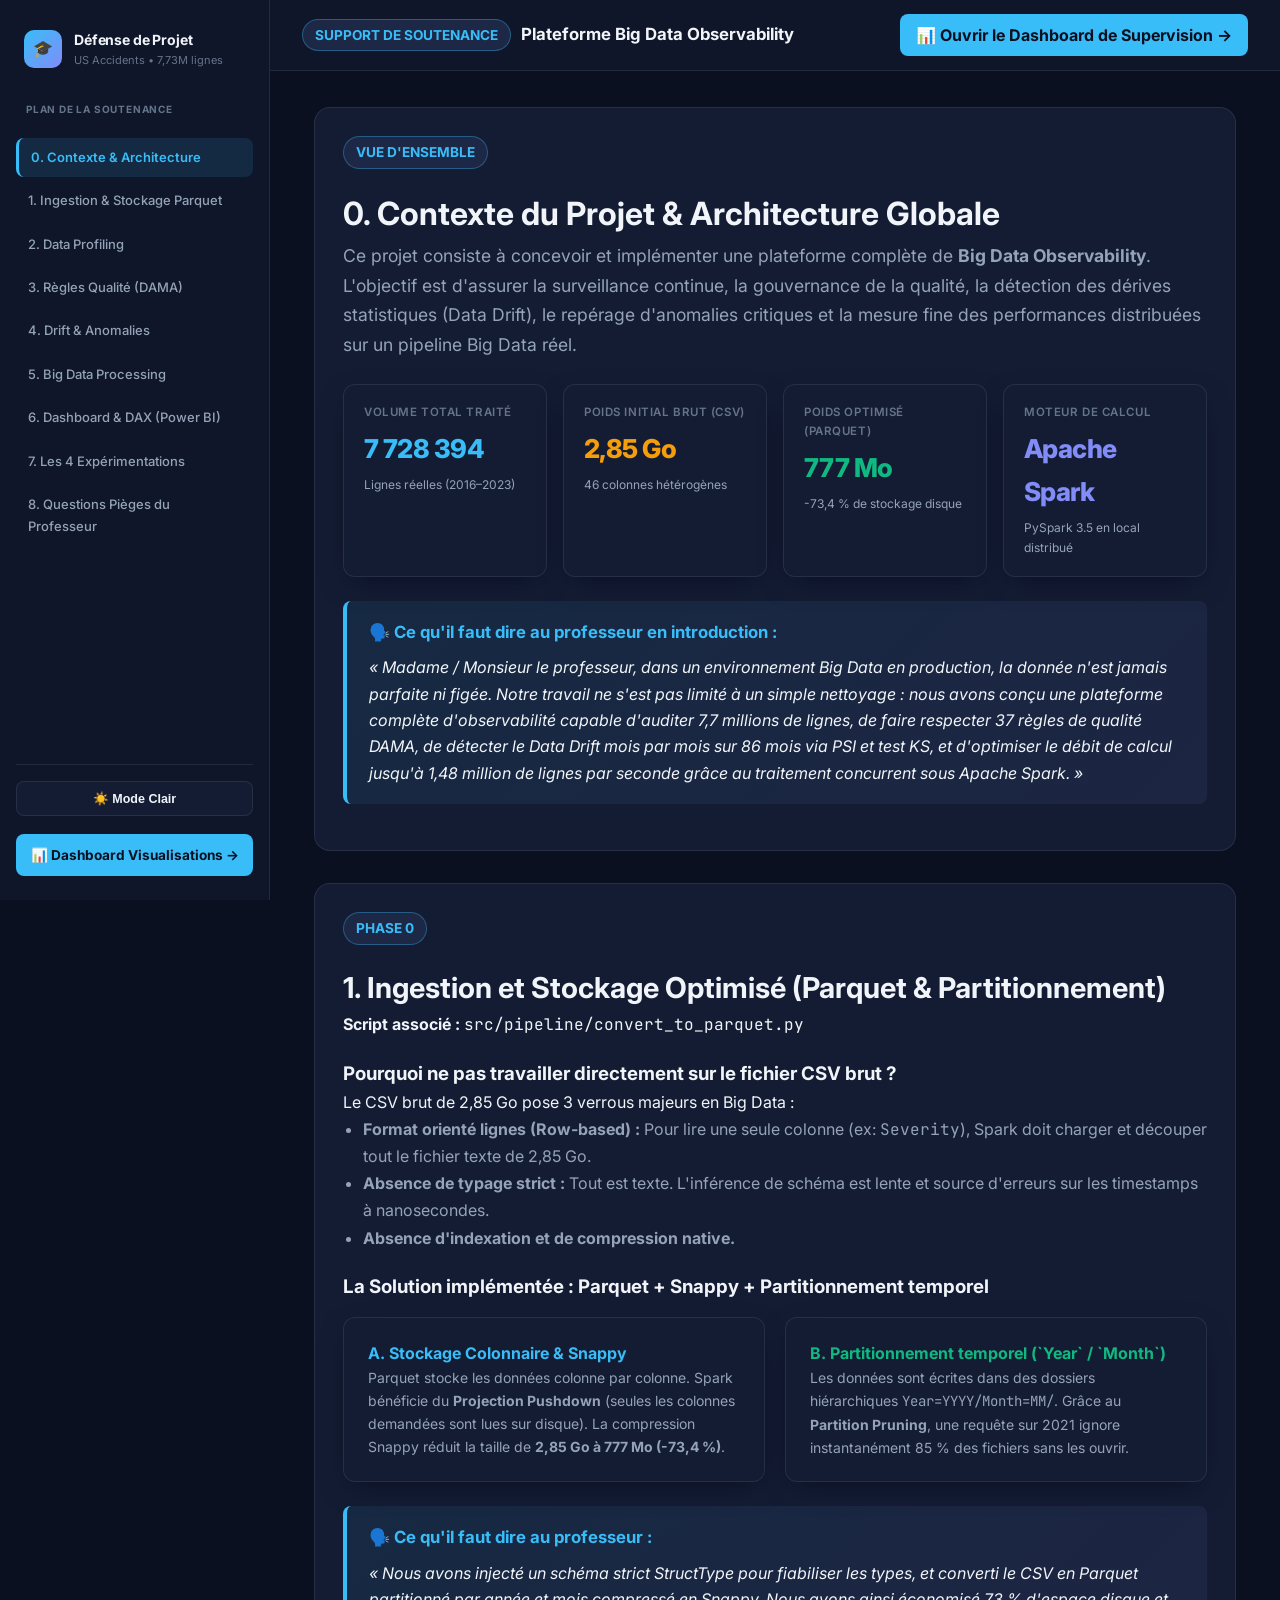
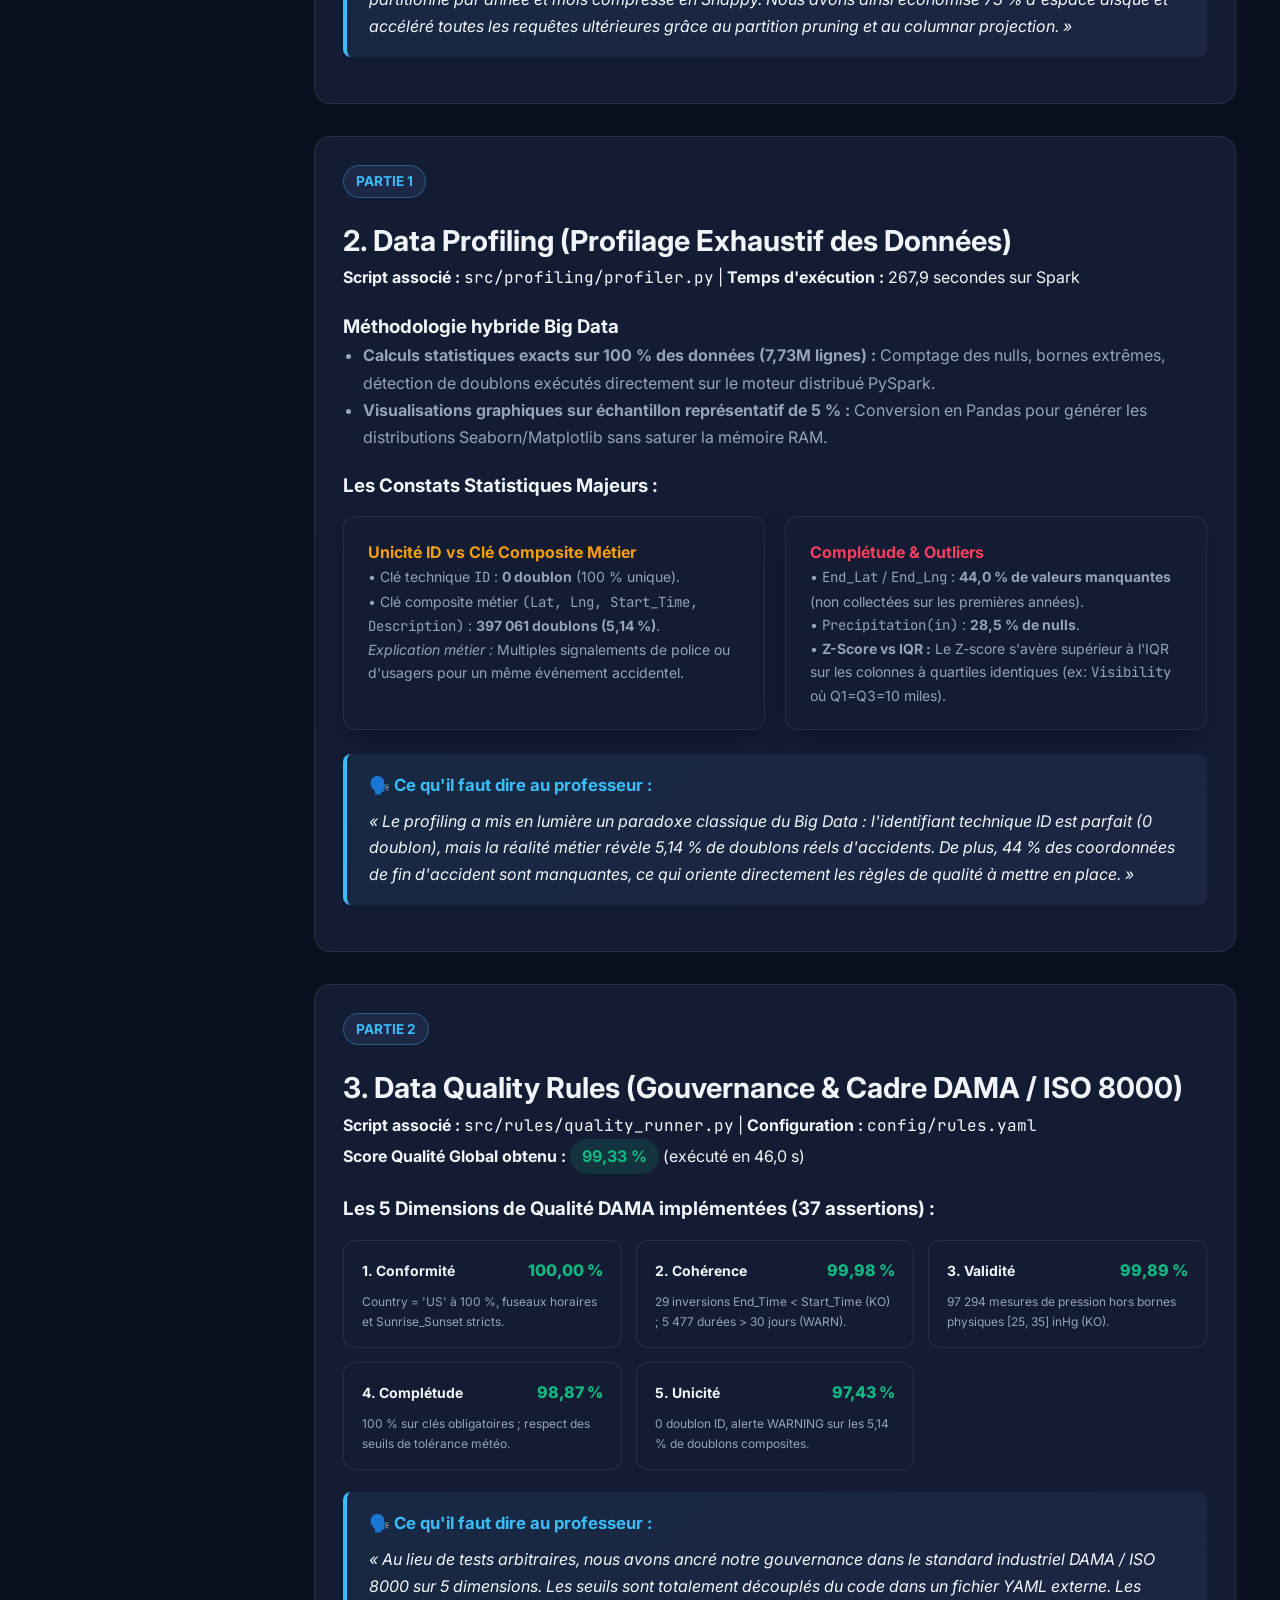
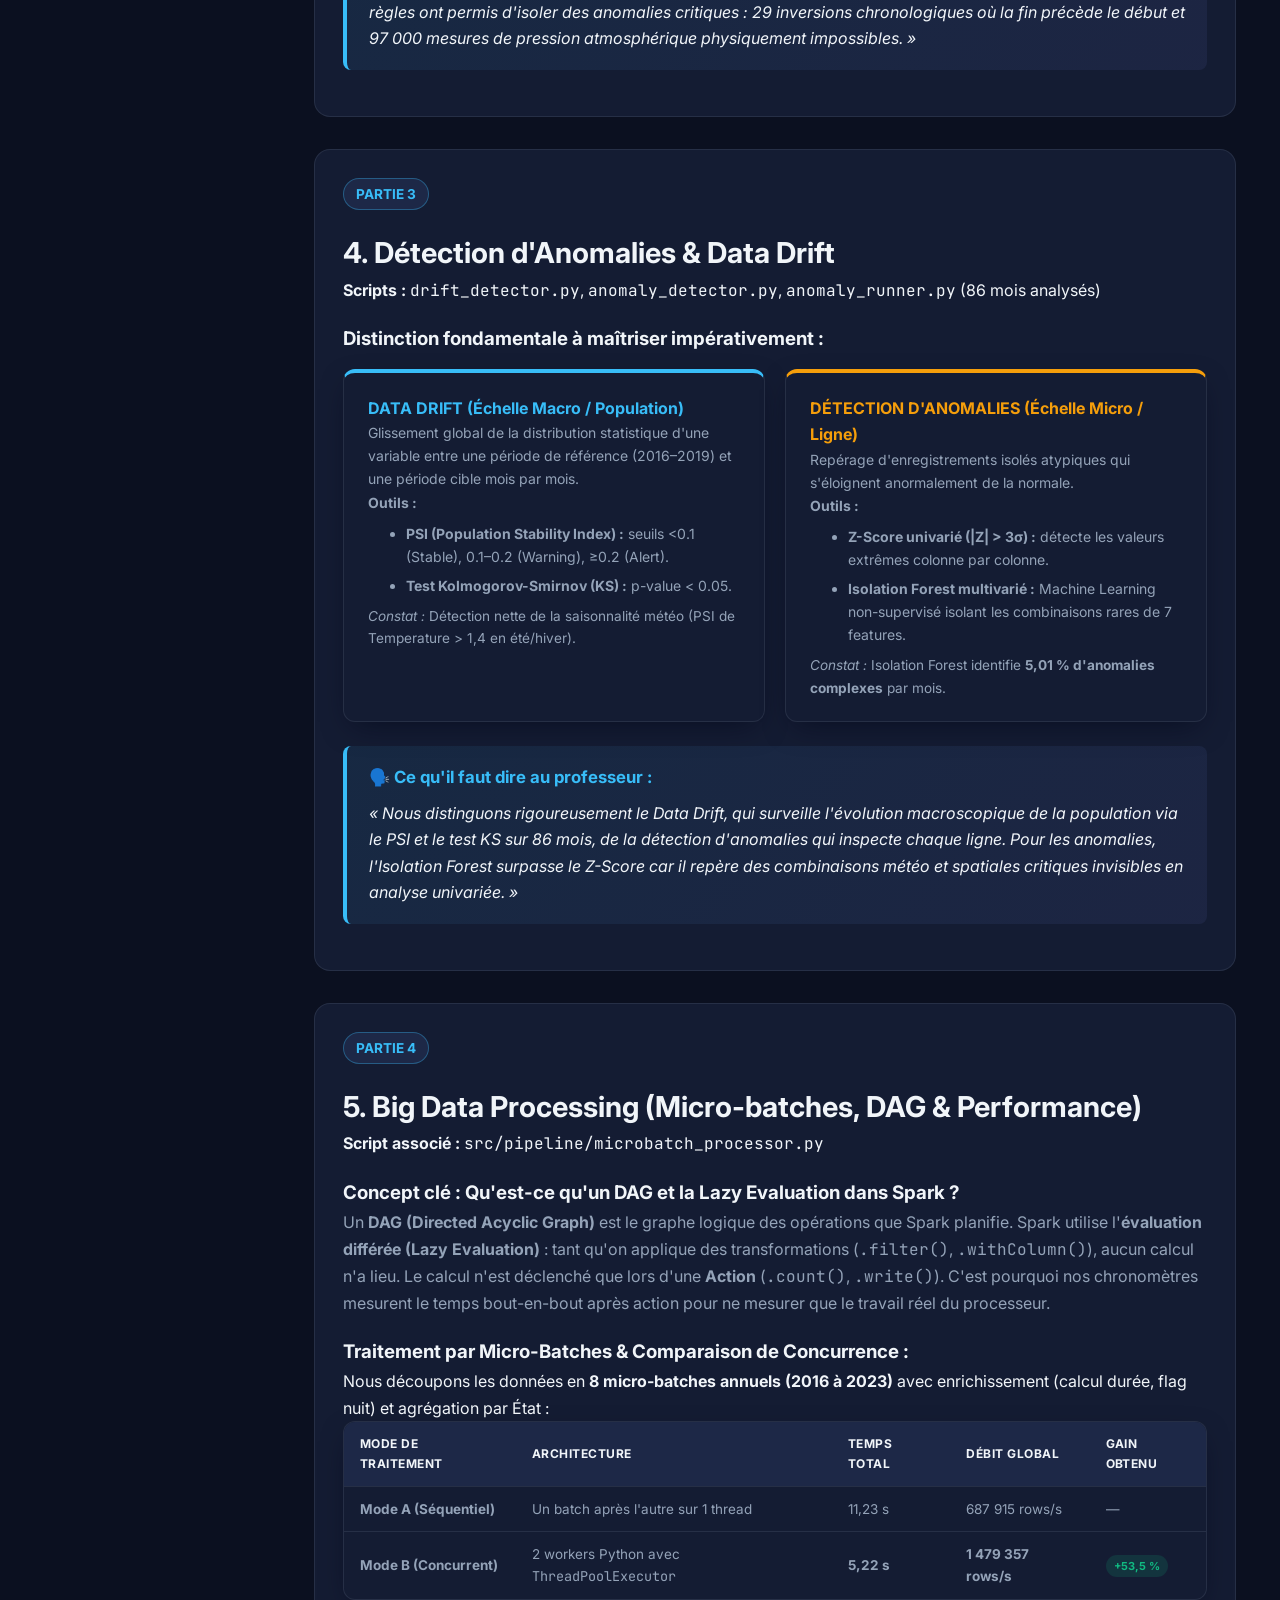
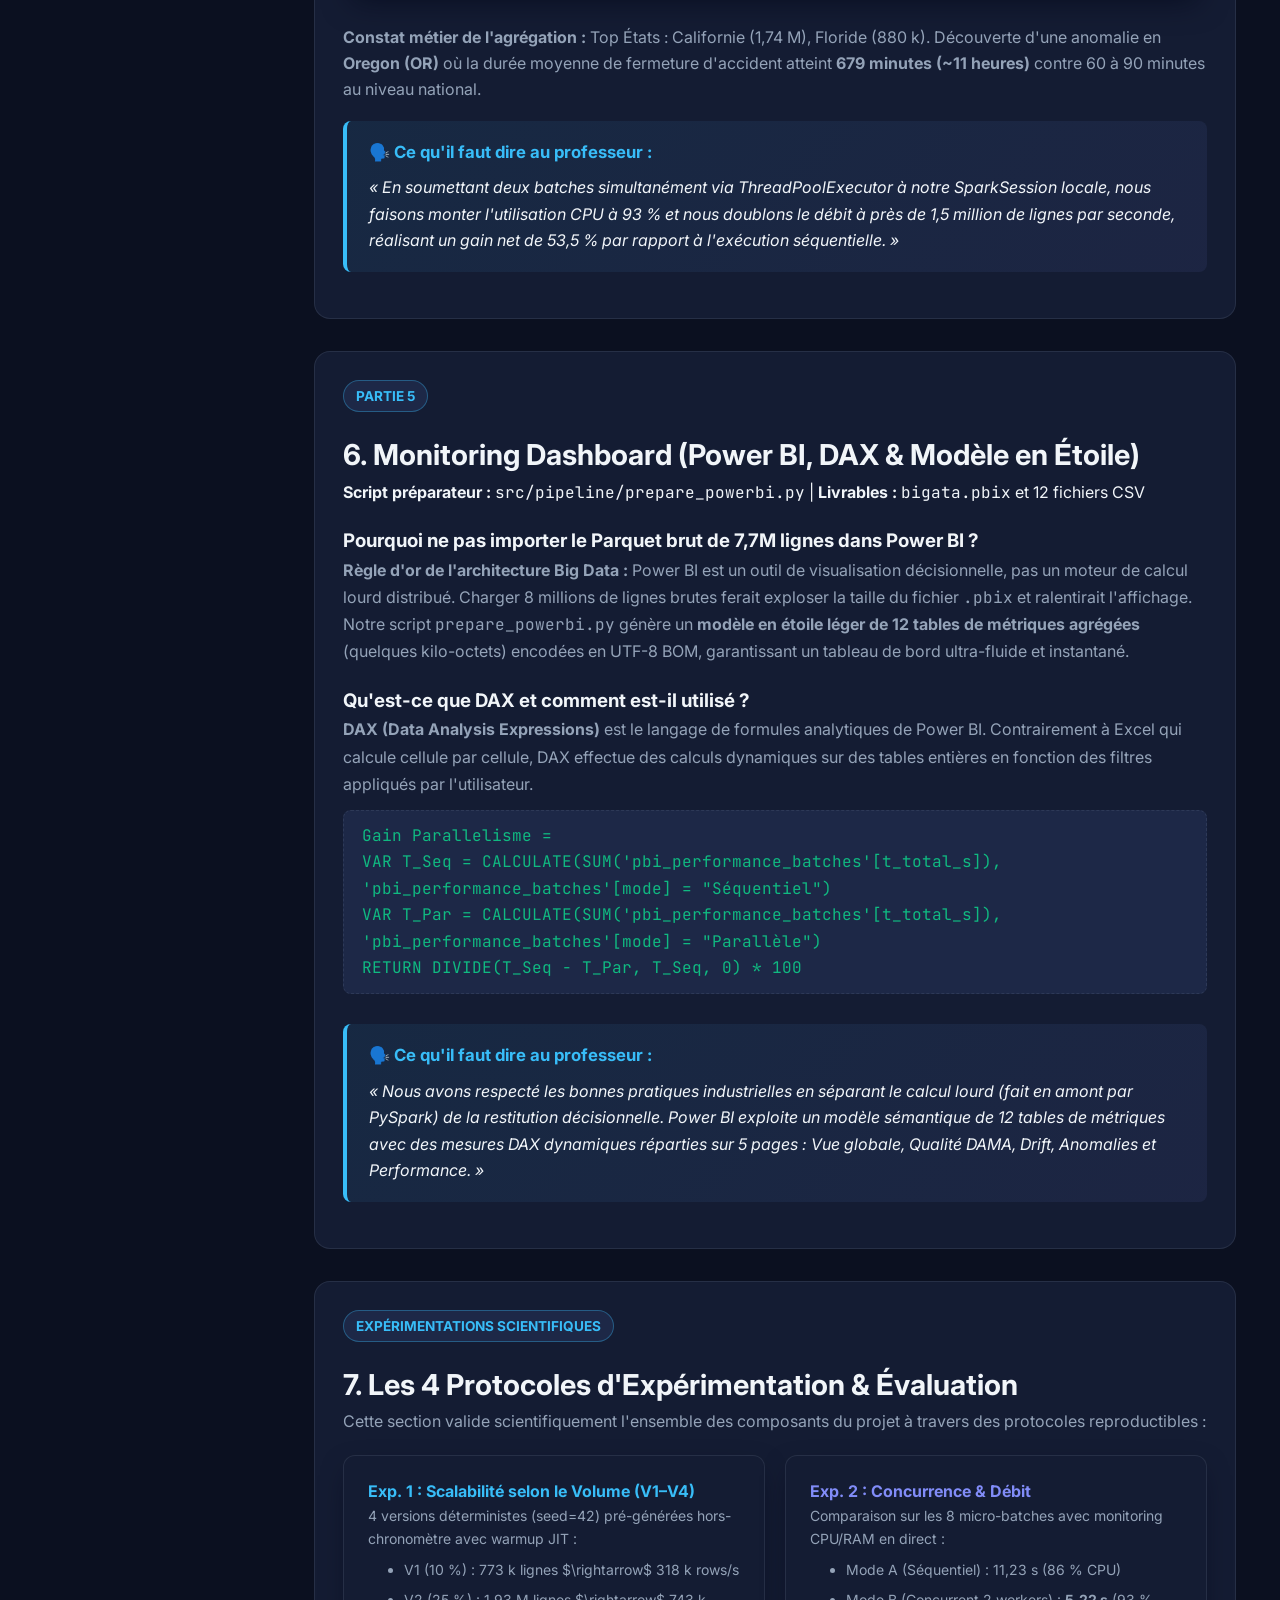
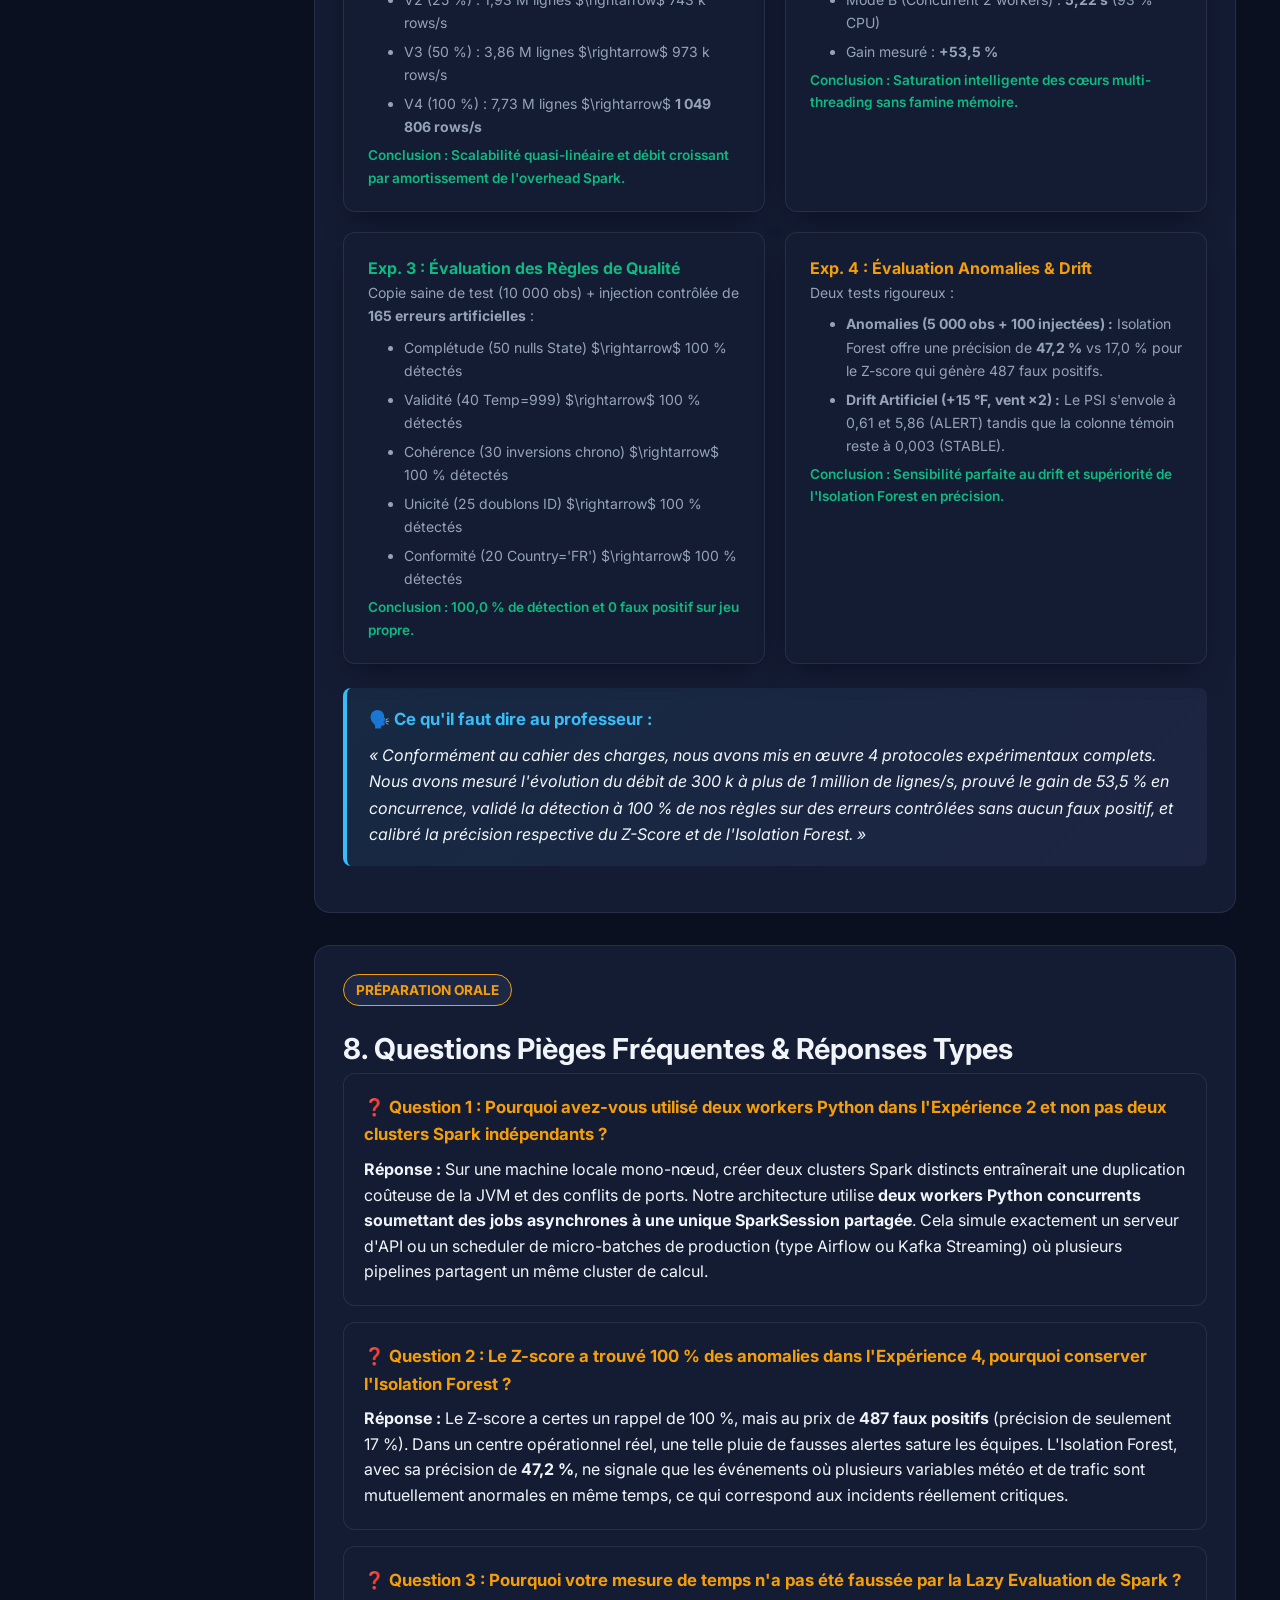
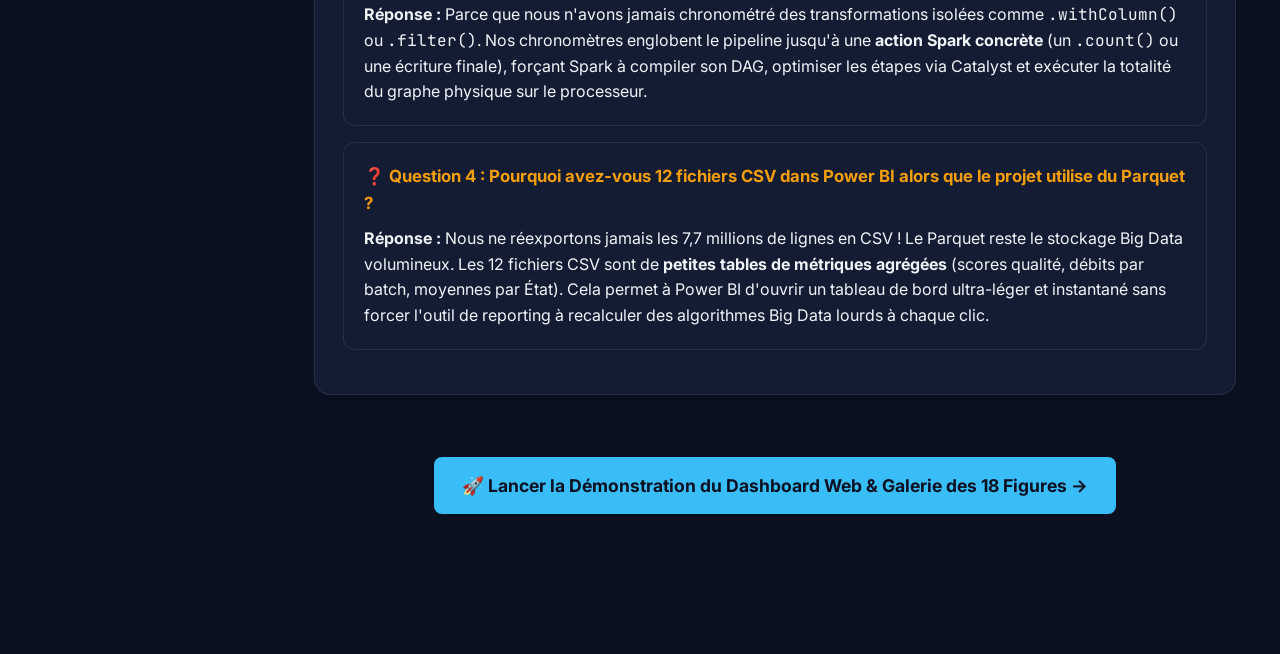
==== commit ec0aae4c: "Correction de la mise en page CSS : suppression du chevauchement de la barre laterale" ====
--- a/dashboard/web/presentation.html
+++ b/dashboard/web/presentation.html
@@ -92,12 +92,13 @@
       display: flex;
       justify-content: space-between;
       align-items: center;
-      padding: 12px 24px;
+      padding: 14px 32px;
       background: var(--bg-sidebar);
       border-bottom: 1px solid var(--border);
       position: sticky;
       top: 0;
-      z-index: 50;
+      z-index: 40;
+      margin-left: var(--sidebar-w);
     }
     .btn-link-dash {
       display: inline-flex;
@@ -114,49 +115,59 @@
     .btn-link-dash:hover {
       opacity: 0.9;
     }
+    @media (max-width: 900px) {
+      .top-action-bar {
+        margin-left: 0;
+      }
+    }
   </style>
 </head>
 <body>
 
-  <!-- ═══ TOP ACTION BAR ═══════════════════════════════════════════════════ -->
-  <div class="top-action-bar">
-    <div style="font-weight:700; font-size:1.1rem; display:flex; align-items:center; gap:10px;">
-      <span class="step-num-pill" style="margin:0;">SUPPORT DE SOUTENANCE</span>
-      <span>Plateforme Big Data Observability</span>
+  <!-- ═══ SIDEBAR NAVIGATION ═════════════════════════════════════════════ -->
+  <aside class="sidebar" id="sidebar">
+    <div class="brand">
+      <div class="brand-icon">🎓</div>
+      <div>
+        <div class="brand-title">Défense de Projet</div>
+        <div class="brand-sub">US Accidents • 7,73M lignes</div>
+      </div>
     </div>
-    <div style="display:flex; gap:12px; align-items:center;">
-      <button class="btn-theme" id="btn-theme" style="margin:0; padding:6px 14px;">Mode Clair</button>
-      <a href="index.html" class="btn-link-dash">📊 Ouvrir le Dashboard de Supervision →</a>
+
+    <div class="nav-group-label">Plan de la Soutenance</div>
+    <nav class="nav-links">
+      <a class="nav-link active" href="#intro">0. Contexte & Architecture</a>
+      <a class="nav-link" href="#phase0">1. Ingestion & Stockage Parquet</a>
+      <a class="nav-link" href="#part1">2. Data Profiling</a>
+      <a class="nav-link" href="#part2">3. Règles Qualité (DAMA)</a>
+      <a class="nav-link" href="#part3">4. Drift & Anomalies</a>
+      <a class="nav-link" href="#part4">5. Big Data Processing</a>
+      <a class="nav-link" href="#part5">6. Dashboard & DAX (Power BI)</a>
+      <a class="nav-link" href="#exp">7. Les 4 Expérimentations</a>
+      <a class="nav-link" href="#faq">8. Questions Pièges du Professeur</a>
+    </nav>
+
+    <div class="sidebar-footer">
+      <button class="btn-theme" id="btn-theme">☀️ Mode Clair</button>
+      <a href="index.html" class="btn-link-dash" style="justify-content:center; margin-top:10px; font-size:0.85rem; padding:10px;">📊 Dashboard Visualisations →</a>
     </div>
-  </div>
-
-  <div style="display:flex;">
-    <!-- ═══ SIDEBAR NAVIGATION ═════════════════════════════════════════════ -->
-    <aside class="sidebar" style="top:57px; height:calc(100vh - 57px);">
-      <div class="brand">
-        <div class="brand-icon">🎓</div>
-        <div>
-          <div class="brand-title">Défense de Projet</div>
-          <div class="brand-sub">US Accidents • 7,73M lignes</div>
-        </div>
+  </aside>
+
+  <!-- ═══ CONTENT AREA ═══════════════════════════════════════════════════ -->
+  <div style="flex:1; display:flex; flex-direction:column;">
+
+    <!-- Top Action Bar -->
+    <header class="top-action-bar">
+      <div style="display:flex; align-items:center; gap:10px;">
+        <span class="step-num-pill" style="margin:0;">SUPPORT DE SOUTENANCE</span>
+        <span style="font-weight:700; font-size:1.05rem;">Plateforme Big Data Observability</span>
       </div>
-
-      <div class="nav-group-label">Plan de la Soutenance</div>
-      <nav class="nav-links">
-        <a class="nav-link active" href="#intro">0. Contexte & Architecture</a>
-        <a class="nav-link" href="#phase0">1. Ingestion & Stockage Parquet</a>
-        <a class="nav-link" href="#part1">2. Data Profiling</a>
-        <a class="nav-link" href="#part2">3. Règles Qualité (DAMA)</a>
-        <a class="nav-link" href="#part3">4. Drift & Anomalies</a>
-        <a class="nav-link" href="#part4">5. Big Data Processing</a>
-        <a class="nav-link" href="#part5">6. Dashboard & DAX (Power BI)</a>
-        <a class="nav-link" href="#exp">7. Les 4 Expérimentations</a>
-        <a class="nav-link" href="#faq">8. Questions Pièges du Professeur</a>
-      </nav>
-    </aside>
-
-    <!-- ═══ MAIN CONTENT ═══════════════════════════════════════════════════ -->
-    <main class="main" style="max-width:1150px; margin:0 auto; padding:40px 30px;">
+      <div style="display:flex; gap:12px; align-items:center;">
+        <a href="index.html" class="btn-link-dash">📊 Ouvrir le Dashboard de Supervision →</a>
+      </div>
+    </header>
+
+    <main class="main">
 
       <!-- ── SECTION 0 : CONTEXTE ET ARCHITECTURE ──────────────────────── -->
       <section id="intro" class="step-card">
